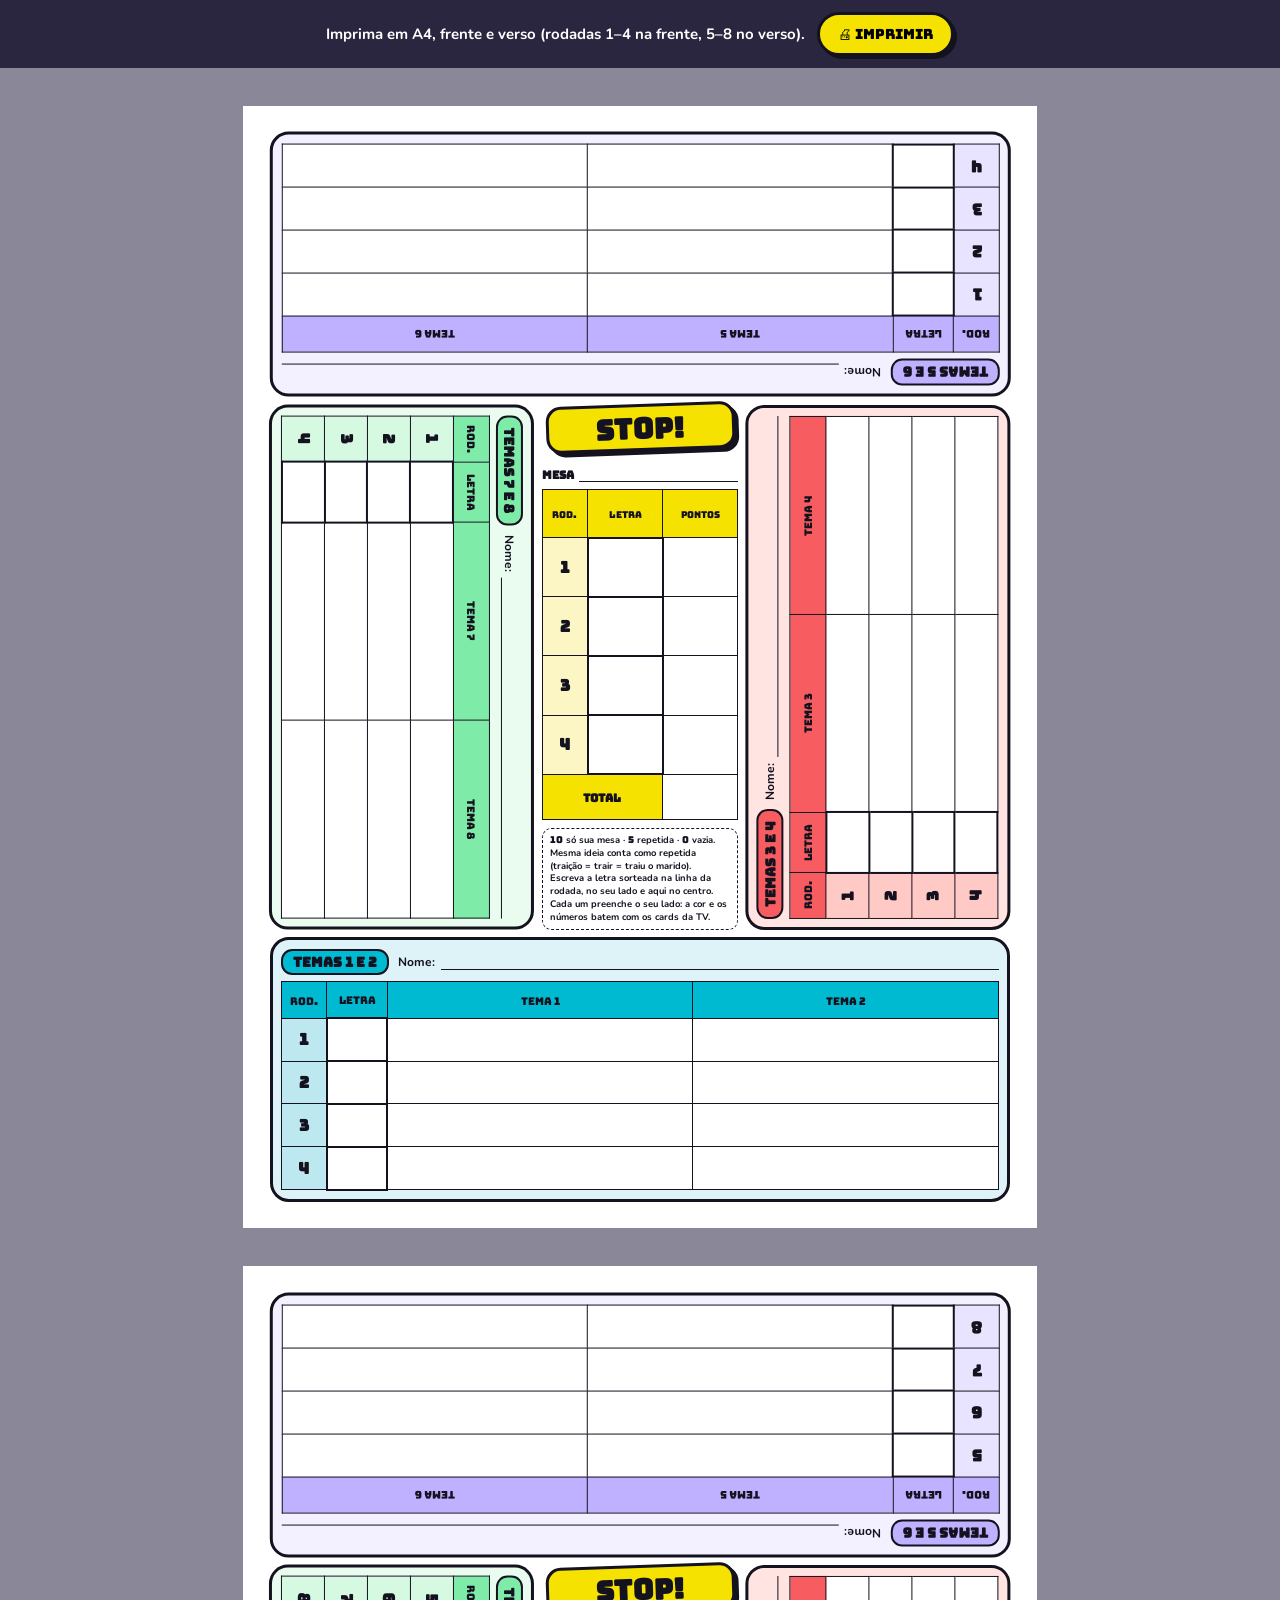
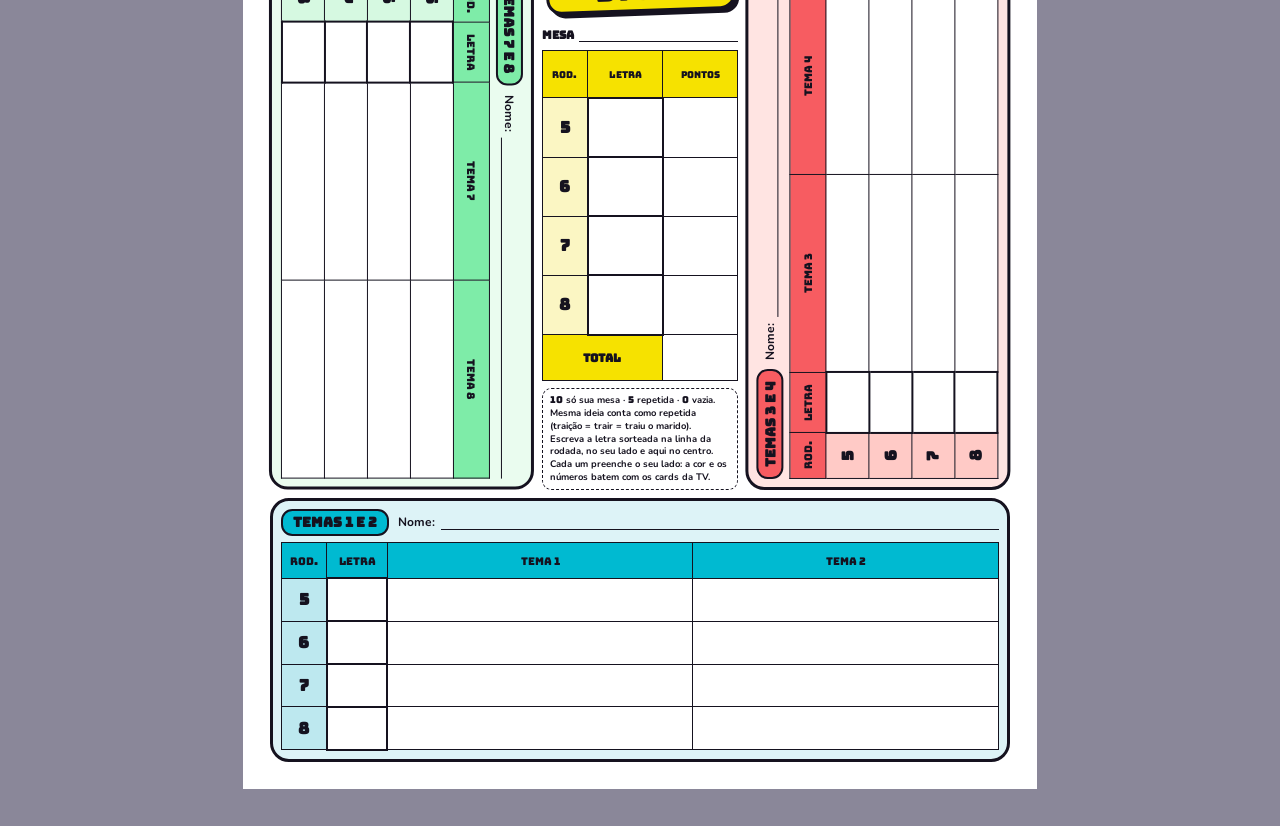
==== folha-stop.html @ a85b94f5 "Folha do Stop: 4 rodadas por lado com coluna de letra Co-Authored-By: Claude Opus 5.5 <noreply@anthr" ====
<!doctype html>
<html lang="pt-BR">
<head>
<meta charset="utf-8">
<meta name="viewport" content="width=device-width,initial-scale=1">
<title>Folha do Stop</title>
<link rel="preconnect" href="https://fonts.googleapis.com">
<link rel="preconnect" href="https://fonts.gstatic.com" crossorigin>
<link rel="stylesheet" href="https://fonts.googleapis.com/css2?family=Bungee&family=Nunito:wght@600;700;800;900&display=swap">
<style>
/* A4 retrato, um lado por pessoa da mesa (4 cadeiras). Cores iguais às dos cards na TV. */
@page { size: A4; margin: 0; }
:root {
  --tinta: #15121f;
  --c1: oklch(72% .13 210);   /* turquesa  — temas 1 e 2 */
  --c2: oklch(68% .19 22);    /* coral     — temas 3 e 4 */
  --c3: oklch(80% .11 292);   /* lilás     — temas 5 e 6 */
  --c4: oklch(86% .14 155);   /* verde     — temas 7 e 8 */
  --canary: oklch(90% .19 103);
  --fd: "Bungee", system-ui, sans-serif;
  --ft: "Nunito", system-ui, sans-serif;
}
* { box-sizing: border-box; -webkit-print-color-adjust: exact; print-color-adjust: exact; }
html, body { margin: 0; }
body { background: #8a8799; font-family: var(--ft); font-weight: 700; color: var(--tinta); }
.toolbar { position: sticky; top: 0; z-index: 5; display: flex; gap: 12px; justify-content: center; align-items: center; padding: 12px; background: #2a2640; color: #fff; font-size: 15px; }
.toolbar button { font-family: var(--fd); font-size: 14px; padding: 10px 18px; border: 3px solid var(--tinta); border-radius: 999px; background: var(--canary); box-shadow: 3px 3px 0 var(--tinta); cursor: pointer; }
.page { width: 210mm; height: 297mm; margin: 10mm auto; background: #fff; position: relative; overflow: hidden; break-after: page; }
.page:last-child { break-after: auto; }
@media print { body { background: #fff; } .toolbar { display: none; } .page { margin: 0; } }

/* faixas de cada lado (desenhadas "em pé" e giradas para a pessoa daquele lado) */
.strip {
  position: absolute; display: flex; flex-direction: column; padding: 2.2mm;
  border: .8mm solid var(--tinta); border-radius: 5mm; background: color-mix(in oklab, var(--c) 18%, #fff);
}
.strip .head { display: flex; align-items: center; gap: 2.5mm; margin-bottom: 1.6mm; }
.strip .badge {
  font-family: var(--fd); font-size: 3.6mm; line-height: 1; padding: 1.4mm 2.6mm 1mm; border: .6mm solid var(--tinta);
  border-radius: 3mm; background: var(--c); white-space: nowrap;
}
.strip .nome { flex: 1; display: flex; align-items: flex-end; gap: 1.5mm; font-size: 3.2mm; }
.strip .nome i { flex: 1; border-bottom: .35mm solid var(--tinta); height: 4mm; }
table { width: 100%; height: 100%; border-collapse: collapse; table-layout: fixed; }
th { font-family: var(--fd); font-weight: 400; font-size: 2.8mm; background: var(--c); border: .45mm solid var(--tinta); padding: .8mm 0 .5mm; }
td { border: .45mm solid var(--tinta); background: #fff; }
td.l { background: #fff; border-width: .7mm; }
td.r { font-family: var(--fd); font-size: 4.2mm; text-align: center; background: color-mix(in oklab, var(--c) 35%, #fff); }
.strip table { flex: 1; }

/* centro */
.center { position: absolute; display: flex; flex-direction: column; gap: 2mm; align-items: stretch; text-align: center; }
.logo { font-family: var(--fd); font-size: 7.5mm; line-height: 1; padding: 2mm 0 1.4mm; background: var(--canary); border: .8mm solid var(--tinta); border-radius: 4mm; box-shadow: 1mm 1mm 0 var(--tinta); transform: rotate(-2deg); margin: 0 1mm 1mm; }
.center .mesa { font-family: var(--fd); font-size: 3mm; text-align: left; display: flex; align-items: flex-end; gap: 1.5mm; }
.center .mesa i { flex: 1; border-bottom: .35mm solid var(--tinta); height: 5mm; }
.center .lado { font-size: 2.7mm; line-height: 1.3; }
.center table { flex: 1; --c: var(--canary); }
.center th { font-size: 2.5mm; }
.center td.tot { font-family: var(--fd); font-size: 3mm; background: var(--canary); text-align: center; }
.regras { font-size: 2.5mm; line-height: 1.35; text-align: left; border: .45mm dashed var(--tinta); border-radius: 2.5mm; padding: 1.4mm 2mm; }
.regras b { font-family: var(--fd); font-weight: 400; }
</style>
</head>
<body>
<div class="toolbar">Imprima em A4, frente e verso (rodadas 1–4 na frente, 5–8 no verso). <button onclick="print()">🖨 Imprimir</button></div>
<div id="pages"></div>
<script>
// medidas em mm
const PW = 210, PH = 297, M = 7, H = 70, GAP = 2;   // H = profundidade de cada faixa
const SIDES = [ // lado: posição + rotação (o "pé" do texto aponta para quem está sentado ali)
  {pos:"bottom", rot:0,   n:1},
  {pos:"right",  rot:-90, n:2},
  {pos:"top",    rot:180, n:3},
  {pos:"left",   rot:90,  n:4},
];
function box(pos){
  const W = PW - 2*M, Hm = PH - 2*M;
  const midL = Hm - 2*H - 2*GAP;                     // comprimento das faixas laterais
  if(pos==="bottom") return {l:M, t:PH-M-H, w:W, h:H};
  if(pos==="top")    return {l:M, t:M, w:W, h:H};
  const cx = pos==="left" ? M + H/2 : PW - M - H/2, cy = PH/2;
  return {l:cx - midL/2, t:cy - H/2, w:midL, h:H};
}
function strip(side, from){
  const b = box(side.pos), a = side.n*2-1;
  let rows = "";
  for(let r=from; r<from+4; r++) rows += `<tr><td class="r">${r}</td><td class="l"></td><td></td><td></td></tr>`;
  return `<div class="strip" style="--c:var(--c${side.n});left:${b.l}mm;top:${b.t}mm;width:${b.w}mm;height:${b.h}mm;transform:rotate(${side.rot}deg)">
    <div class="head"><span class="badge">Temas ${a} e ${a+1}</span><span class="nome">Nome:<i></i></span></div>
    <table><colgroup><col style="width:12mm"><col style="width:16mm"><col><col></colgroup>
      <tr><th>Rod.</th><th>Letra</th><th>Tema ${a}</th><th>Tema ${a+1}</th></tr>${rows}</table>
  </div>`;
}
function center(from){
  const l = M + H + GAP, w = PW - 2*l, t = M + H + GAP, h = PH - 2*t;
  let rows = "";
  for(let r=from; r<from+4; r++) rows += `<tr><td class="r">${r}</td><td class="l"></td><td></td></tr>`;
  return `<div class="center" style="left:${l}mm;top:${t}mm;width:${w}mm;height:${h}mm">
    <div class="logo">STOP!</div>
    <div class="mesa">Mesa<i></i></div>
    <table><colgroup><col style="width:12mm"><col><col></colgroup>
      <tr><th>Rod.</th><th>Letra</th><th>Pontos</th></tr>${rows}
      <tr><td class="tot" colspan="2">Total</td><td></td></tr></table>
    <div class="regras"><b>10</b> só sua mesa · <b>5</b> repetida · <b>0</b> vazia.<br>Mesma ideia conta como repetida (traição = trair = traiu o marido).<br>Escreva a letra sorteada na linha da rodada, no seu lado e aqui no centro.<br>Cada um preenche o seu lado: a cor e os números batem com os cards da TV.</div>
  </div>`;
}
document.getElementById("pages").innerHTML = [1, 5].map(from =>
  `<section class="page">${SIDES.map(s => strip(s, from)).join("")}${center(from)}</section>`).join("");
</script>
</body>
</html>
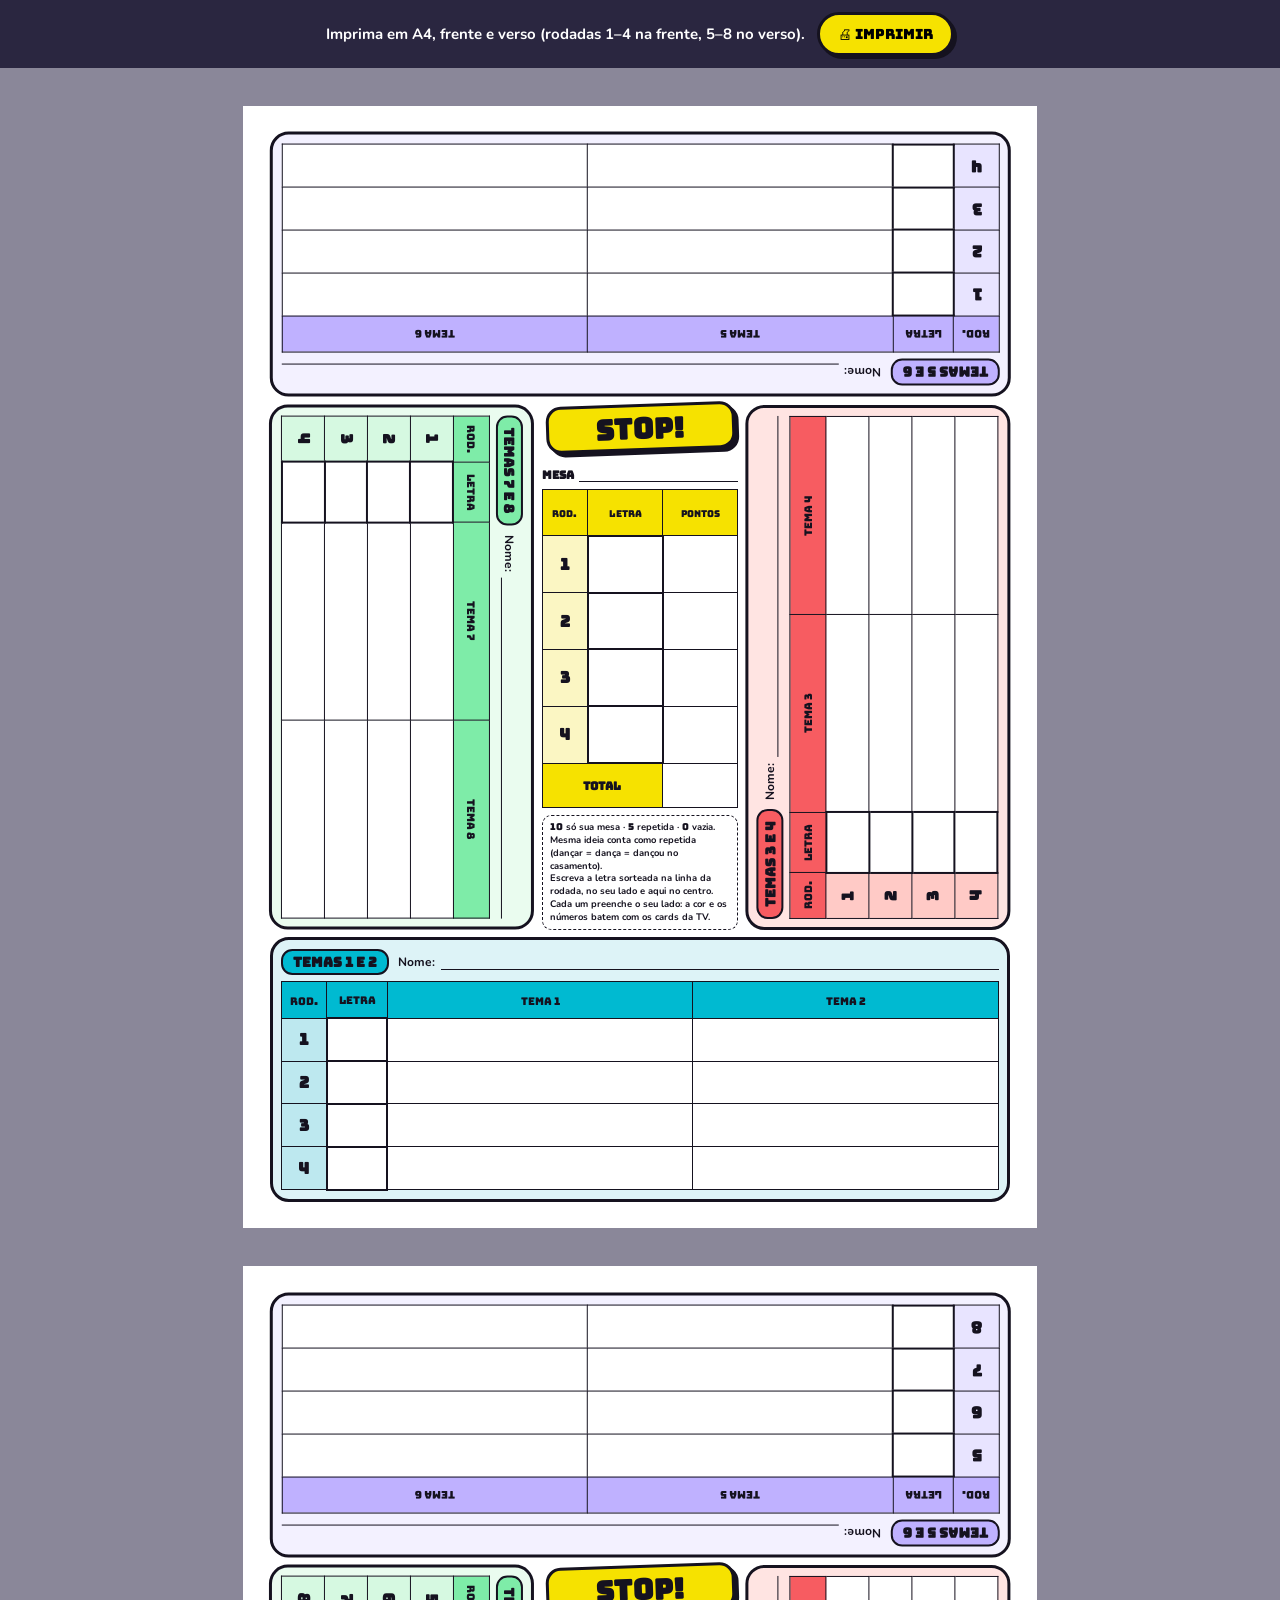
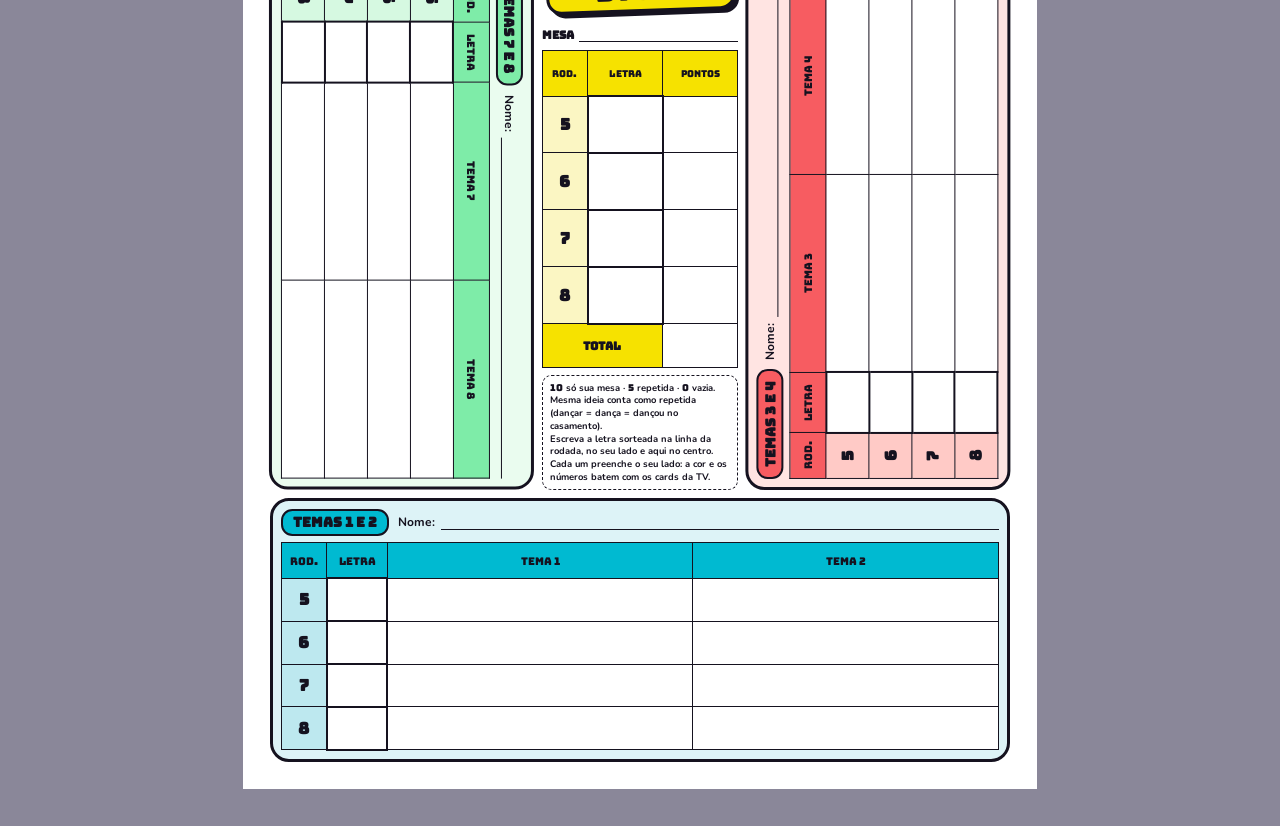
==== commit 09165005: "Folha do Stop: troca exemplo de resposta repetida Co-Authored-By: Claude Opus 5.5 <noreply@anthropic" ====
--- a/folha-stop.html
+++ b/folha-stop.html
@@ -101,7 +101,7 @@
     <table><colgroup><col style="width:12mm"><col><col></colgroup>
       <tr><th>Rod.</th><th>Letra</th><th>Pontos</th></tr>${rows}
       <tr><td class="tot" colspan="2">Total</td><td></td></tr></table>
-    <div class="regras"><b>10</b> só sua mesa · <b>5</b> repetida · <b>0</b> vazia.<br>Mesma ideia conta como repetida (traição = trair = traiu o marido).<br>Escreva a letra sorteada na linha da rodada, no seu lado e aqui no centro.<br>Cada um preenche o seu lado: a cor e os números batem com os cards da TV.</div>
+    <div class="regras"><b>10</b> só sua mesa · <b>5</b> repetida · <b>0</b> vazia.<br>Mesma ideia conta como repetida (dançar = dança = dançou no casamento).<br>Escreva a letra sorteada na linha da rodada, no seu lado e aqui no centro.<br>Cada um preenche o seu lado: a cor e os números batem com os cards da TV.</div>
   </div>`;
 }
 document.getElementById("pages").innerHTML = [1, 5].map(from =>
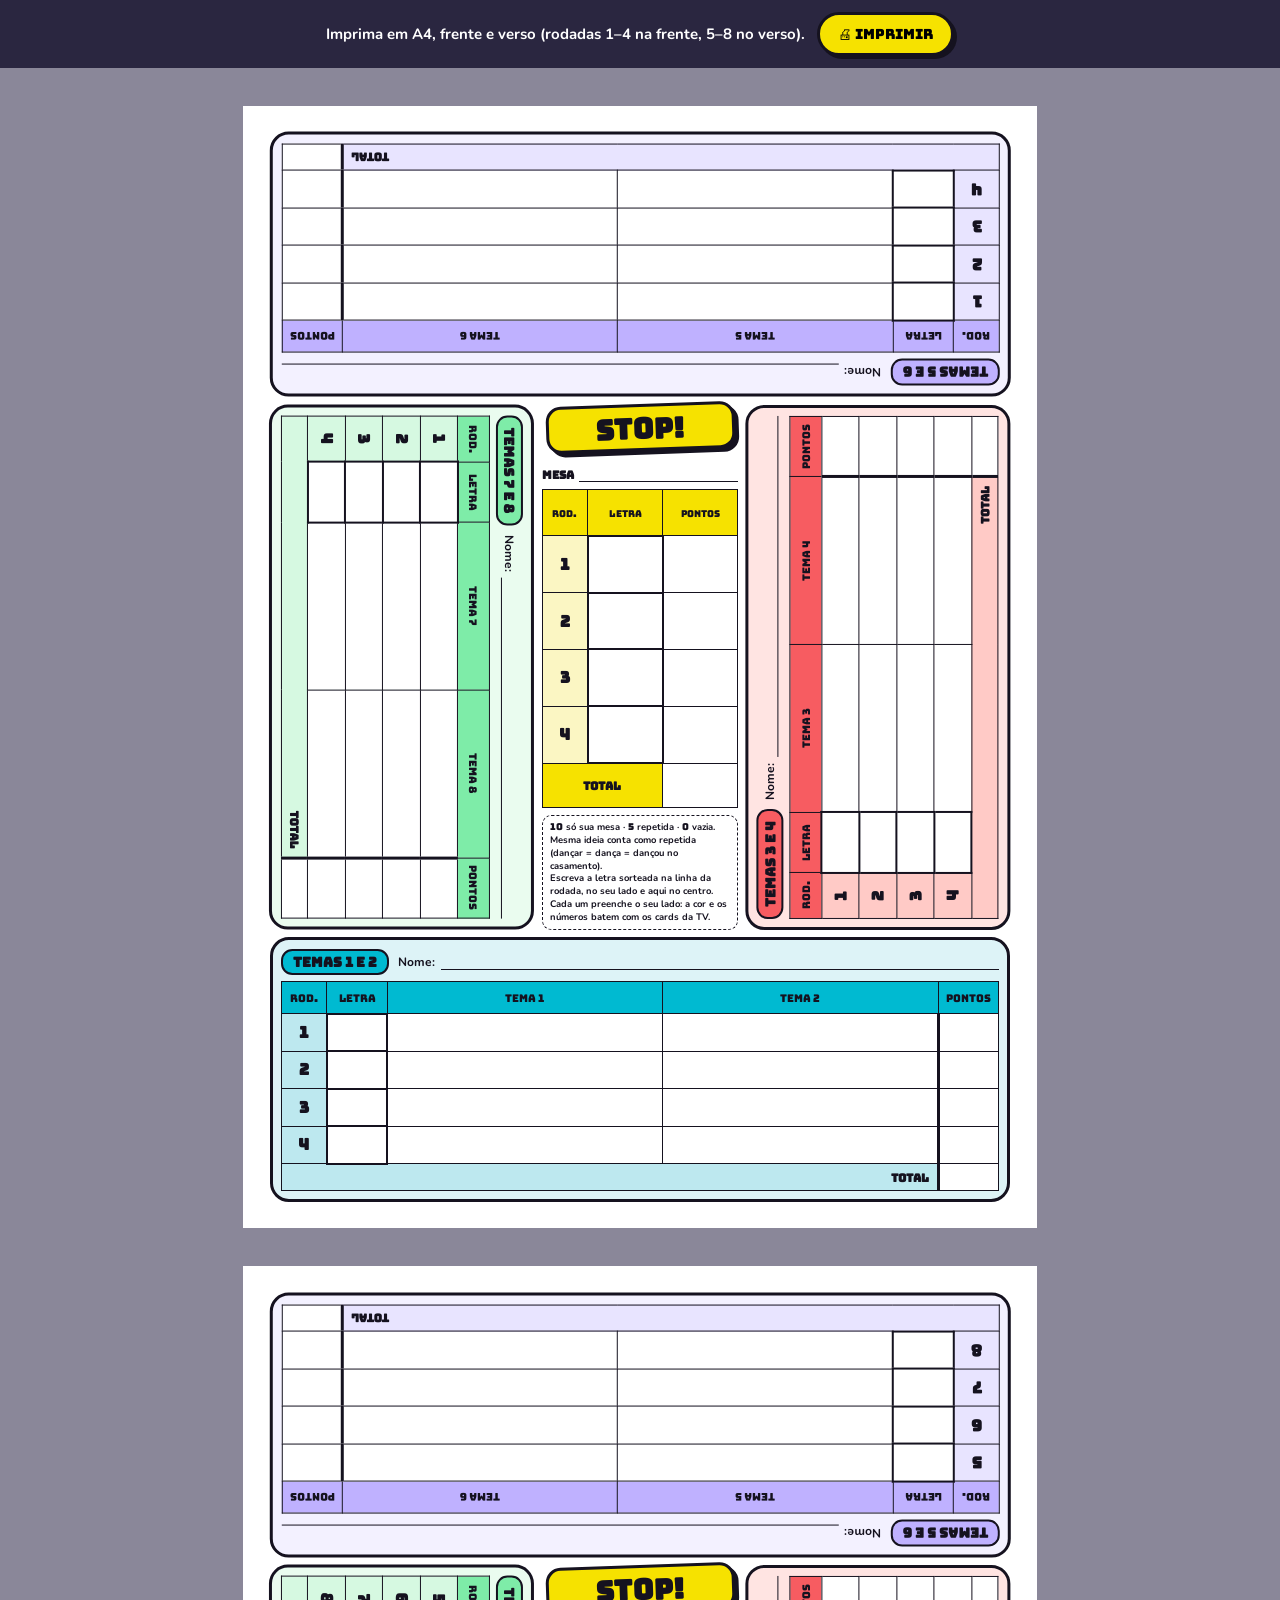
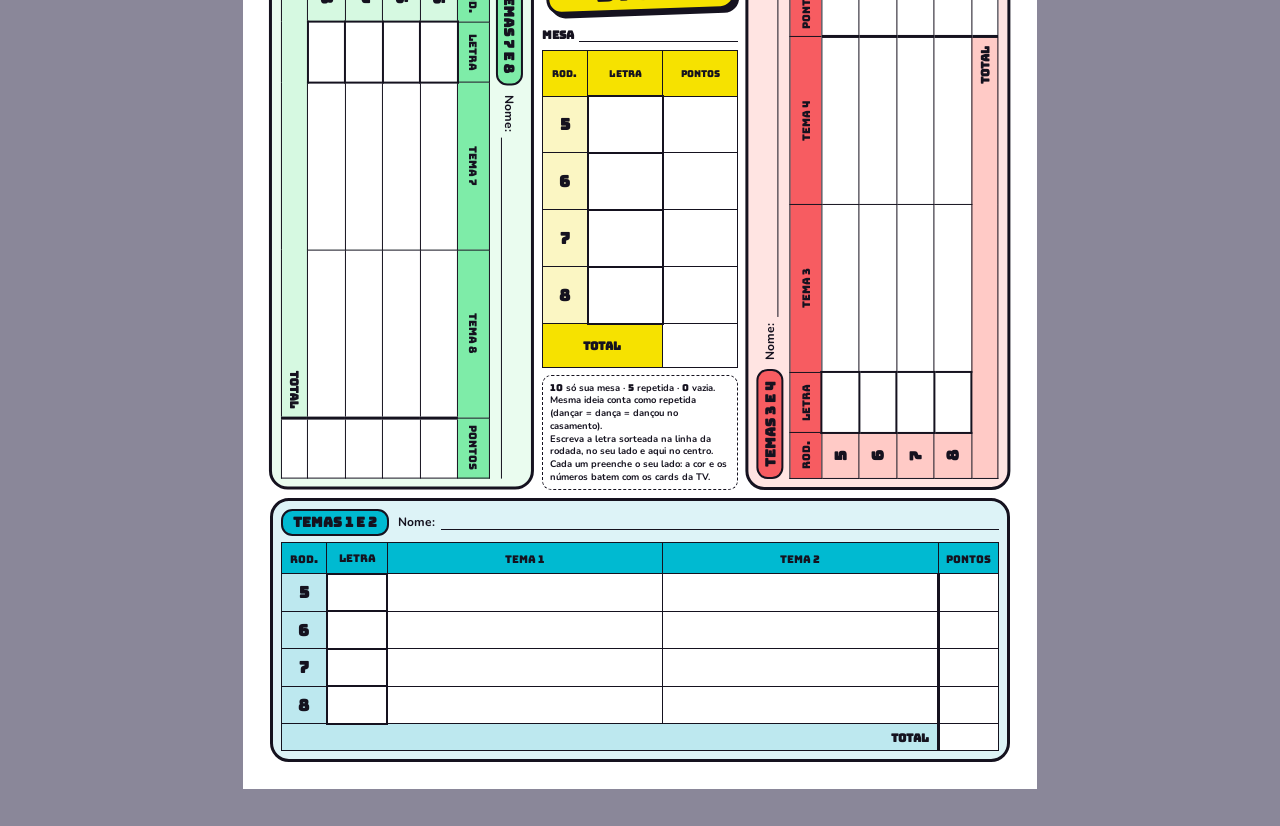
==== commit 4444cea2: "Folha do Stop: coluna de pontos e total em cada lado Co-Authored-By: Claude Opus 5.5 <noreply@anthro" ====
--- a/folha-stop.html
+++ b/folha-stop.html
@@ -45,6 +45,9 @@
 th { font-family: var(--fd); font-weight: 400; font-size: 2.8mm; background: var(--c); border: .45mm solid var(--tinta); padding: .8mm 0 .5mm; }
 td { border: .45mm solid var(--tinta); background: #fff; }
 td.l { background: #fff; border-width: .7mm; }
+td.p { border-left-width: .9mm; }
+.strip tr.tl td { height: 7mm; }
+.strip td.tot { font-family: var(--fd); font-size: 3mm; text-align: right; padding-right: 2mm; background: color-mix(in oklab, var(--c) 35%, #fff); }
 td.r { font-family: var(--fd); font-size: 4.2mm; text-align: center; background: color-mix(in oklab, var(--c) 35%, #fff); }
 .strip table { flex: 1; }
 
@@ -84,11 +87,12 @@
 function strip(side, from){
   const b = box(side.pos), a = side.n*2-1;
   let rows = "";
-  for(let r=from; r<from+4; r++) rows += `<tr><td class="r">${r}</td><td class="l"></td><td></td><td></td></tr>`;
+  for(let r=from; r<from+4; r++) rows += `<tr><td class="r">${r}</td><td class="l"></td><td></td><td></td><td class="p"></td></tr>`;
   return `<div class="strip" style="--c:var(--c${side.n});left:${b.l}mm;top:${b.t}mm;width:${b.w}mm;height:${b.h}mm;transform:rotate(${side.rot}deg)">
     <div class="head"><span class="badge">Temas ${a} e ${a+1}</span><span class="nome">Nome:<i></i></span></div>
-    <table><colgroup><col style="width:12mm"><col style="width:16mm"><col><col></colgroup>
-      <tr><th>Rod.</th><th>Letra</th><th>Tema ${a}</th><th>Tema ${a+1}</th></tr>${rows}</table>
+    <table><colgroup><col style="width:12mm"><col style="width:16mm"><col><col><col style="width:16mm"></colgroup>
+      <tr><th>Rod.</th><th>Letra</th><th>Tema ${a}</th><th>Tema ${a+1}</th><th>Pontos</th></tr>${rows}
+      <tr class="tl"><td colspan="4" class="tot">Total</td><td class="p"></td></tr></table>
   </div>`;
 }
 function center(from){
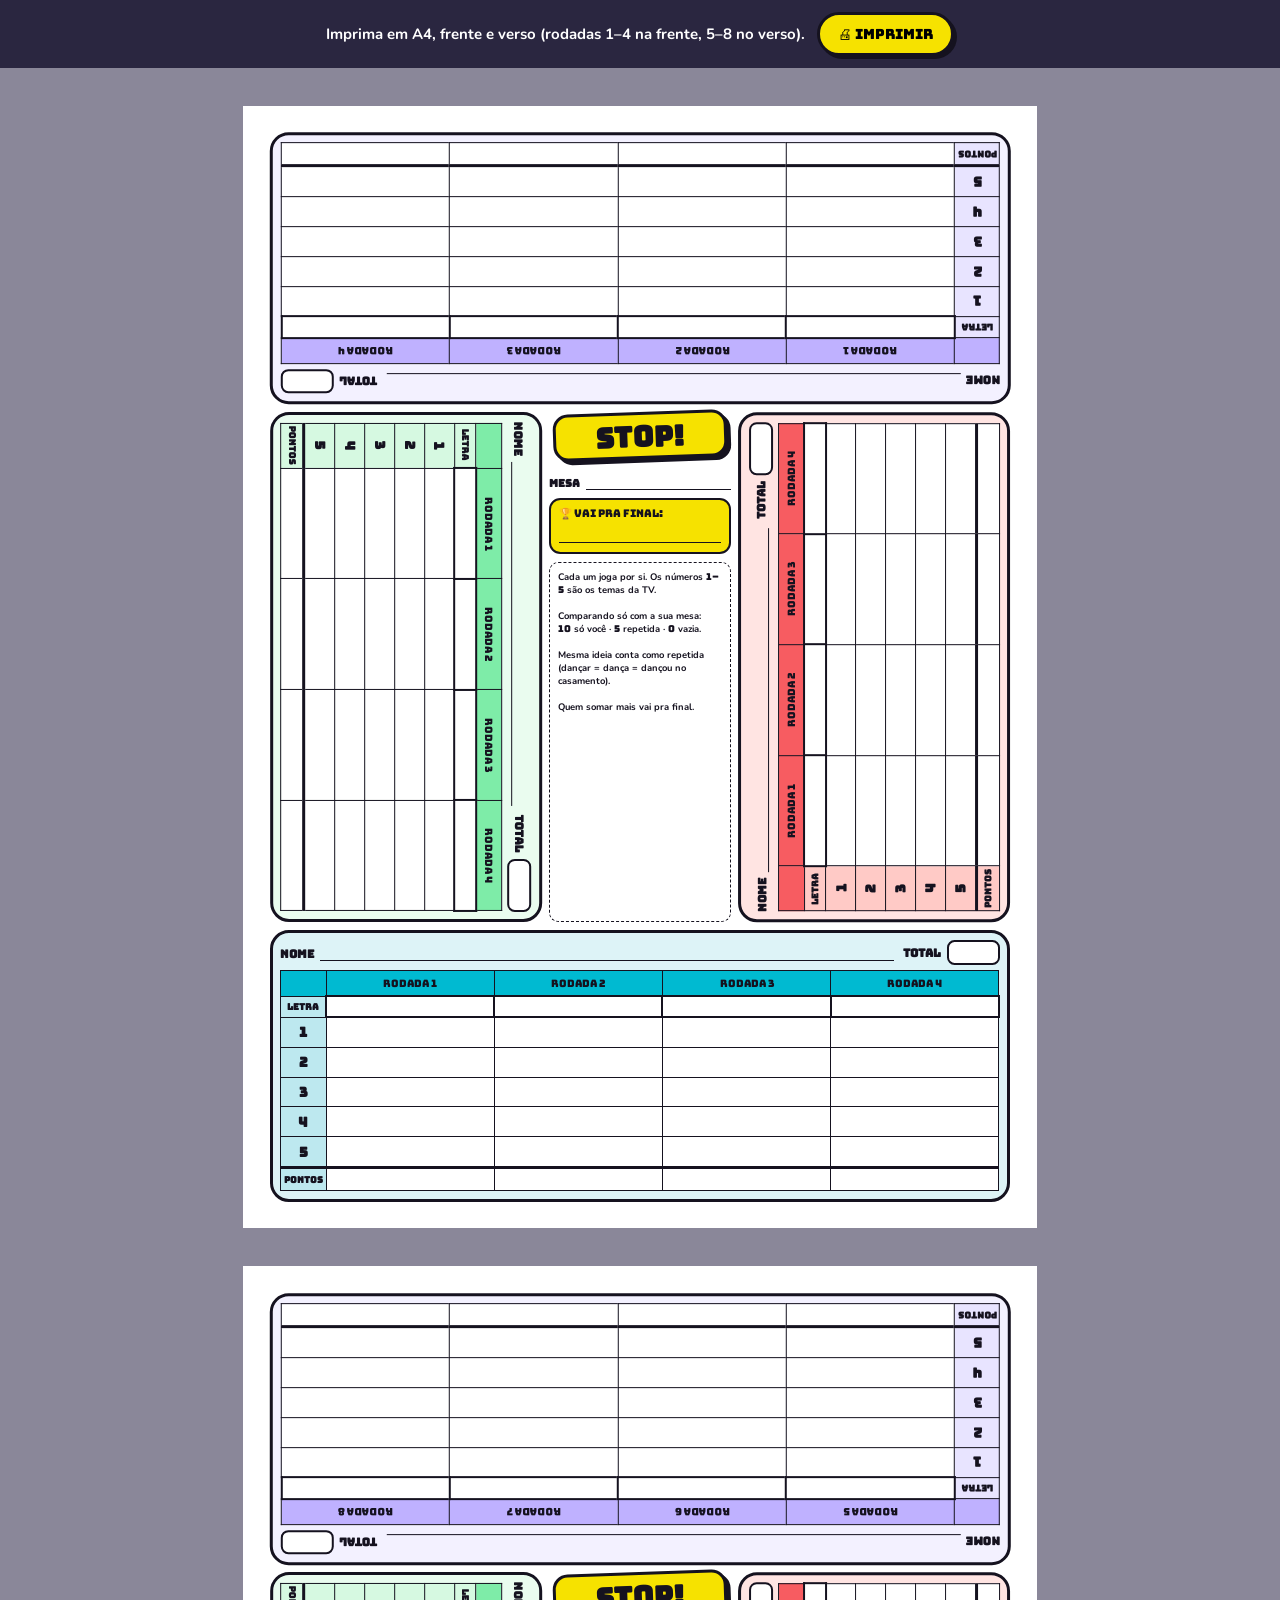
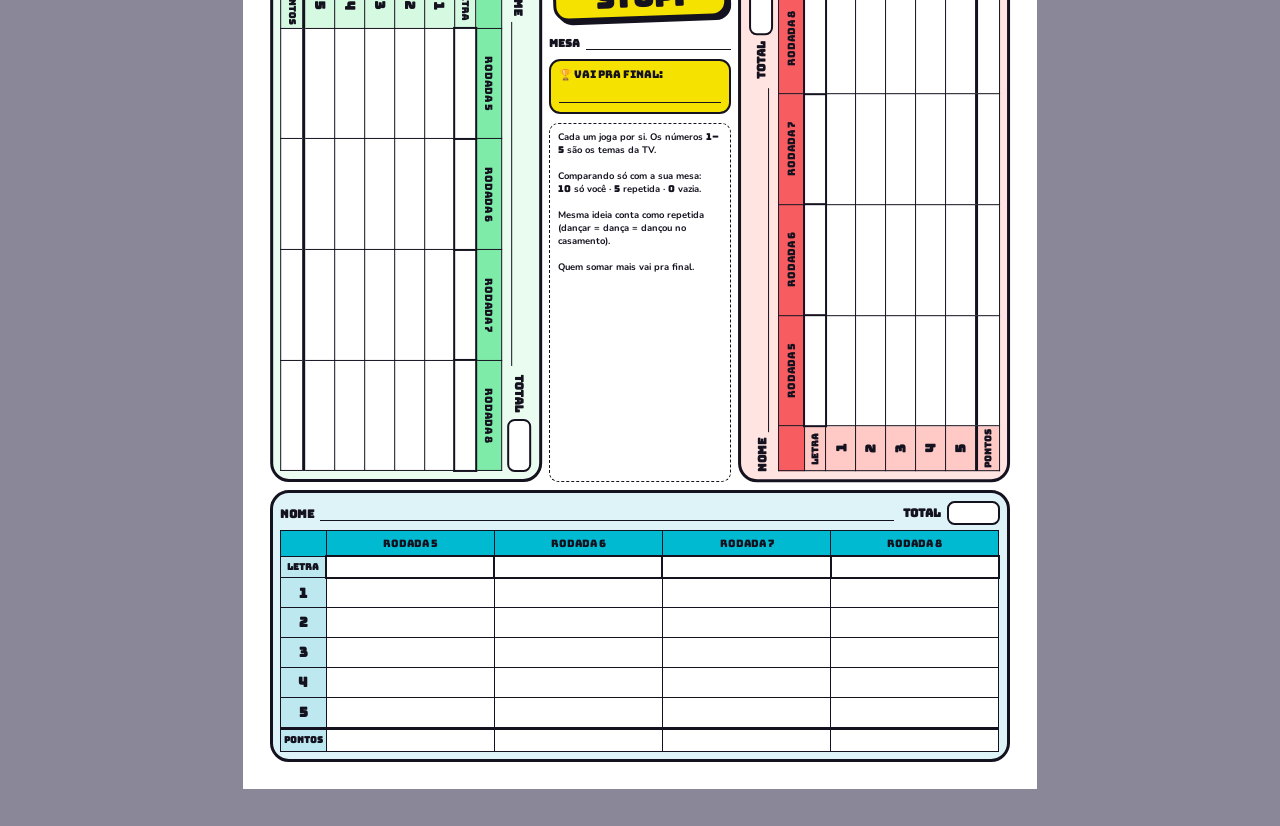
==== commit 1f3e4fc2: "Stop cada um por si: 5 temas, folha individual por lado e final na TV Co-Authored-By: Claude Opus 5." ====
--- a/folha-stop.html
+++ b/folha-stop.html
@@ -8,14 +8,14 @@
 <link rel="preconnect" href="https://fonts.gstatic.com" crossorigin>
 <link rel="stylesheet" href="https://fonts.googleapis.com/css2?family=Bungee&family=Nunito:wght@600;700;800;900&display=swap">
 <style>
-/* A4 retrato, um lado por pessoa da mesa (4 cadeiras). Cores iguais às dos cards na TV. */
+/* A4 retrato, um lado por pessoa da mesa (4 cadeiras). Cada um joga por si, 5 temas por rodada. */
 @page { size: A4; margin: 0; }
 :root {
   --tinta: #15121f;
-  --c1: oklch(72% .13 210);   /* turquesa  — temas 1 e 2 */
-  --c2: oklch(68% .19 22);    /* coral     — temas 3 e 4 */
-  --c3: oklch(80% .11 292);   /* lilás     — temas 5 e 6 */
-  --c4: oklch(86% .14 155);   /* verde     — temas 7 e 8 */
+  --c1: oklch(72% .13 210);   /* turquesa */
+  --c2: oklch(68% .19 22);    /* coral    */
+  --c3: oklch(80% .11 292);   /* lilás    */
+  --c4: oklch(86% .14 155);   /* verde    */
   --canary: oklch(90% .19 103);
   --fd: "Bungee", system-ui, sans-serif;
   --ft: "Nunito", system-ui, sans-serif;
@@ -29,38 +29,35 @@
 .page:last-child { break-after: auto; }
 @media print { body { background: #fff; } .toolbar { display: none; } .page { margin: 0; } }
 
-/* faixas de cada lado (desenhadas "em pé" e giradas para a pessoa daquele lado) */
+/* faixa de cada pessoa (desenhada "em pé" e girada para quem senta daquele lado) */
 .strip {
-  position: absolute; display: flex; flex-direction: column; padding: 2.2mm;
+  position: absolute; display: flex; flex-direction: column; padding: 2mm;
   border: .8mm solid var(--tinta); border-radius: 5mm; background: color-mix(in oklab, var(--c) 18%, #fff);
 }
-.strip .head { display: flex; align-items: center; gap: 2.5mm; margin-bottom: 1.6mm; }
-.strip .badge {
-  font-family: var(--fd); font-size: 3.6mm; line-height: 1; padding: 1.4mm 2.6mm 1mm; border: .6mm solid var(--tinta);
-  border-radius: 3mm; background: var(--c); white-space: nowrap;
-}
-.strip .nome { flex: 1; display: flex; align-items: flex-end; gap: 1.5mm; font-size: 3.2mm; }
-.strip .nome i { flex: 1; border-bottom: .35mm solid var(--tinta); height: 4mm; }
-table { width: 100%; height: 100%; border-collapse: collapse; table-layout: fixed; }
-th { font-family: var(--fd); font-weight: 400; font-size: 2.8mm; background: var(--c); border: .45mm solid var(--tinta); padding: .8mm 0 .5mm; }
-td { border: .45mm solid var(--tinta); background: #fff; }
-td.l { background: #fff; border-width: .7mm; }
-td.p { border-left-width: .9mm; }
-.strip tr.tl td { height: 7mm; }
-.strip td.tot { font-family: var(--fd); font-size: 3mm; text-align: right; padding-right: 2mm; background: color-mix(in oklab, var(--c) 35%, #fff); }
-td.r { font-family: var(--fd); font-size: 4.2mm; text-align: center; background: color-mix(in oklab, var(--c) 35%, #fff); }
-.strip table { flex: 1; }
+.strip .head { display: flex; align-items: center; gap: 2.5mm; margin-bottom: 1.4mm; }
+.strip .nome { flex: 1; white-space: nowrap; display: flex; align-items: flex-end; gap: 1.5mm; font-family: var(--fd); font-size: 3mm; }
+.strip .nome i { flex: 1; border-bottom: .35mm solid var(--tinta); height: 4.5mm; }
+.strip .total { white-space: nowrap; display: flex; align-items: center; gap: 1.5mm; font-family: var(--fd); font-size: 3mm; }
+.strip .total i { width: 14mm; height: 6.5mm; border: .6mm solid var(--tinta); border-radius: 2mm; background: #fff; }
+table { width: 100%; border-collapse: collapse; table-layout: fixed; }
+.strip table { flex: 1; height: 100%; }
+th, td { border: .45mm solid var(--tinta); }
+th { font-family: var(--fd); font-weight: 400; font-size: 2.7mm; background: var(--c); padding: .6mm 0 .3mm; }
+td { background: #fff; }
+td.k { font-family: var(--fd); font-size: 2.4mm; text-align: center; background: color-mix(in oklab, var(--c) 35%, #fff); }
+td.k.n { font-size: 3.6mm; }
+tr.letra td:not(.k) { border-width: .7mm; }
+tr.pts td { border-top-width: .9mm; }
 
 /* centro */
-.center { position: absolute; display: flex; flex-direction: column; gap: 2mm; align-items: stretch; text-align: center; }
+.center { position: absolute; display: flex; flex-direction: column; gap: 2.2mm; text-align: center; }
 .logo { font-family: var(--fd); font-size: 7.5mm; line-height: 1; padding: 2mm 0 1.4mm; background: var(--canary); border: .8mm solid var(--tinta); border-radius: 4mm; box-shadow: 1mm 1mm 0 var(--tinta); transform: rotate(-2deg); margin: 0 1mm 1mm; }
-.center .mesa { font-family: var(--fd); font-size: 3mm; text-align: left; display: flex; align-items: flex-end; gap: 1.5mm; }
-.center .mesa i { flex: 1; border-bottom: .35mm solid var(--tinta); height: 5mm; }
-.center .lado { font-size: 2.7mm; line-height: 1.3; }
-.center table { flex: 1; --c: var(--canary); }
-.center th { font-size: 2.5mm; }
-.center td.tot { font-family: var(--fd); font-size: 3mm; background: var(--canary); text-align: center; }
-.regras { font-size: 2.5mm; line-height: 1.35; text-align: left; border: .45mm dashed var(--tinta); border-radius: 2.5mm; padding: 1.4mm 2mm; }
+.linha { font-family: var(--fd); font-size: 2.8mm; text-align: left; display: flex; align-items: flex-end; gap: 1.5mm; }
+.linha i { flex: 1; border-bottom: .35mm solid var(--tinta); height: 5mm; }
+.vencedor { border: .7mm solid var(--tinta); border-radius: 3mm; background: var(--canary); padding: 1.6mm 2mm 2.4mm; text-align: left; }
+.vencedor b { font-family: var(--fd); font-weight: 400; font-size: 2.8mm; display: block; }
+.vencedor i { display: block; border-bottom: .35mm solid var(--tinta); height: 6mm; }
+.regras { flex: 1; font-size: 2.5mm; line-height: 1.38; text-align: left; border: .45mm dashed var(--tinta); border-radius: 2.5mm; padding: 1.6mm 2mm; }
 .regras b { font-family: var(--fd); font-weight: 400; }
 </style>
 </head>
@@ -69,7 +66,8 @@
 <div id="pages"></div>
 <script>
 // medidas em mm
-const PW = 210, PH = 297, M = 7, H = 70, GAP = 2;   // H = profundidade de cada faixa
+const PW = 210, PH = 297, M = 7, H = 72, GAP = 2;   // H = profundidade de cada faixa
+const TEMAS = 5, RODADAS = 4;
 const SIDES = [ // lado: posição + rotação (o "pé" do texto aponta para quem está sentado ali)
   {pos:"bottom", rot:0,   n:1},
   {pos:"right",  rot:-90, n:2},
@@ -84,32 +82,33 @@
   const cx = pos==="left" ? M + H/2 : PW - M - H/2, cy = PH/2;
   return {l:cx - midL/2, t:cy - H/2, w:midL, h:H};
 }
+// linhas = temas, colunas = rodadas
 function strip(side, from){
-  const b = box(side.pos), a = side.n*2-1;
-  let rows = "";
-  for(let r=from; r<from+4; r++) rows += `<tr><td class="r">${r}</td><td class="l"></td><td></td><td></td><td class="p"></td></tr>`;
+  const b = box(side.pos), rods = Array.from({length:RODADAS}, (_,i) => from+i);
+  const cells = () => rods.map(() => `<td></td>`).join("");
+  let rows = `<tr><th></th>${rods.map(r => `<th>Rodada ${r}</th>`).join("")}</tr>`;
+  rows += `<tr class="letra"><td class="k">Letra</td>${cells()}</tr>`;
+  for(let t=1; t<=TEMAS; t++) rows += `<tr><td class="k n">${t}</td>${cells()}</tr>`;
+  rows += `<tr class="pts"><td class="k">Pontos</td>${cells()}</tr>`;
   return `<div class="strip" style="--c:var(--c${side.n});left:${b.l}mm;top:${b.t}mm;width:${b.w}mm;height:${b.h}mm;transform:rotate(${side.rot}deg)">
-    <div class="head"><span class="badge">Temas ${a} e ${a+1}</span><span class="nome">Nome:<i></i></span></div>
-    <table><colgroup><col style="width:12mm"><col style="width:16mm"><col><col><col style="width:16mm"></colgroup>
-      <tr><th>Rod.</th><th>Letra</th><th>Tema ${a}</th><th>Tema ${a+1}</th><th>Pontos</th></tr>${rows}
-      <tr class="tl"><td colspan="4" class="tot">Total</td><td class="p"></td></tr></table>
+    <div class="head"><span class="nome">Nome<i></i></span><span class="total">Total<i></i></span></div>
+    <table><colgroup><col style="width:12mm">${rods.map(()=>"<col>").join("")}</colgroup>${rows}</table>
   </div>`;
 }
-function center(from){
+function center(){
   const l = M + H + GAP, w = PW - 2*l, t = M + H + GAP, h = PH - 2*t;
-  let rows = "";
-  for(let r=from; r<from+4; r++) rows += `<tr><td class="r">${r}</td><td class="l"></td><td></td></tr>`;
   return `<div class="center" style="left:${l}mm;top:${t}mm;width:${w}mm;height:${h}mm">
     <div class="logo">STOP!</div>
-    <div class="mesa">Mesa<i></i></div>
-    <table><colgroup><col style="width:12mm"><col><col></colgroup>
-      <tr><th>Rod.</th><th>Letra</th><th>Pontos</th></tr>${rows}
-      <tr><td class="tot" colspan="2">Total</td><td></td></tr></table>
-    <div class="regras"><b>10</b> só sua mesa · <b>5</b> repetida · <b>0</b> vazia.<br>Mesma ideia conta como repetida (dançar = dança = dançou no casamento).<br>Escreva a letra sorteada na linha da rodada, no seu lado e aqui no centro.<br>Cada um preenche o seu lado: a cor e os números batem com os cards da TV.</div>
+    <div class="linha">Mesa<i></i></div>
+    <div class="vencedor"><b>🏆 Vai pra final:</b><i></i></div>
+    <div class="regras">Cada um joga por si. Os números <b>1–5</b> são os temas da TV.<br><br>
+      Comparando só com a sua mesa:<br><b>10</b> só você · <b>5</b> repetida · <b>0</b> vazia.<br><br>
+      Mesma ideia conta como repetida (dançar = dança = dançou no casamento).<br><br>
+      Quem somar mais vai pra final.</div>
   </div>`;
 }
-document.getElementById("pages").innerHTML = [1, 5].map(from =>
-  `<section class="page">${SIDES.map(s => strip(s, from)).join("")}${center(from)}</section>`).join("");
+document.getElementById("pages").innerHTML = [1, 1+RODADAS].map(from =>
+  `<section class="page">${SIDES.map(s => strip(s, from)).join("")}${center()}</section>`).join("");
 </script>
 </body>
 </html>
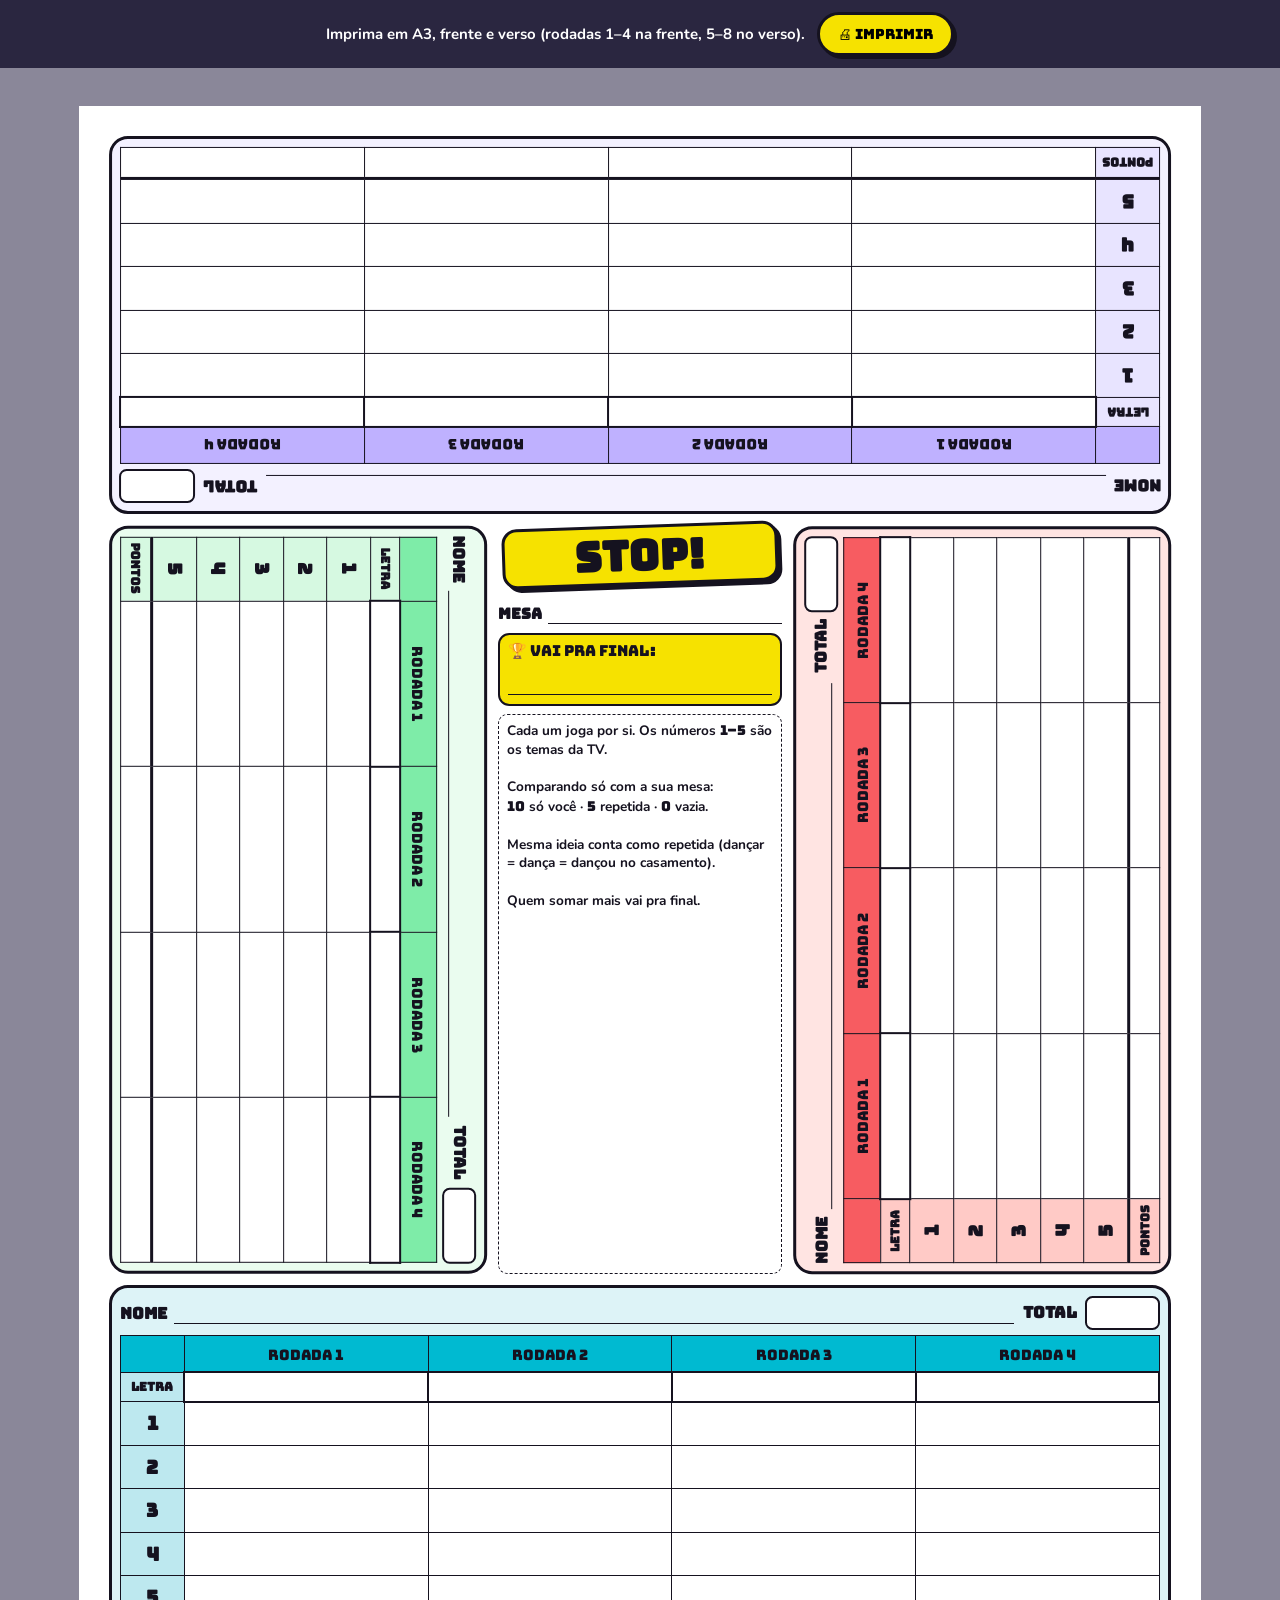
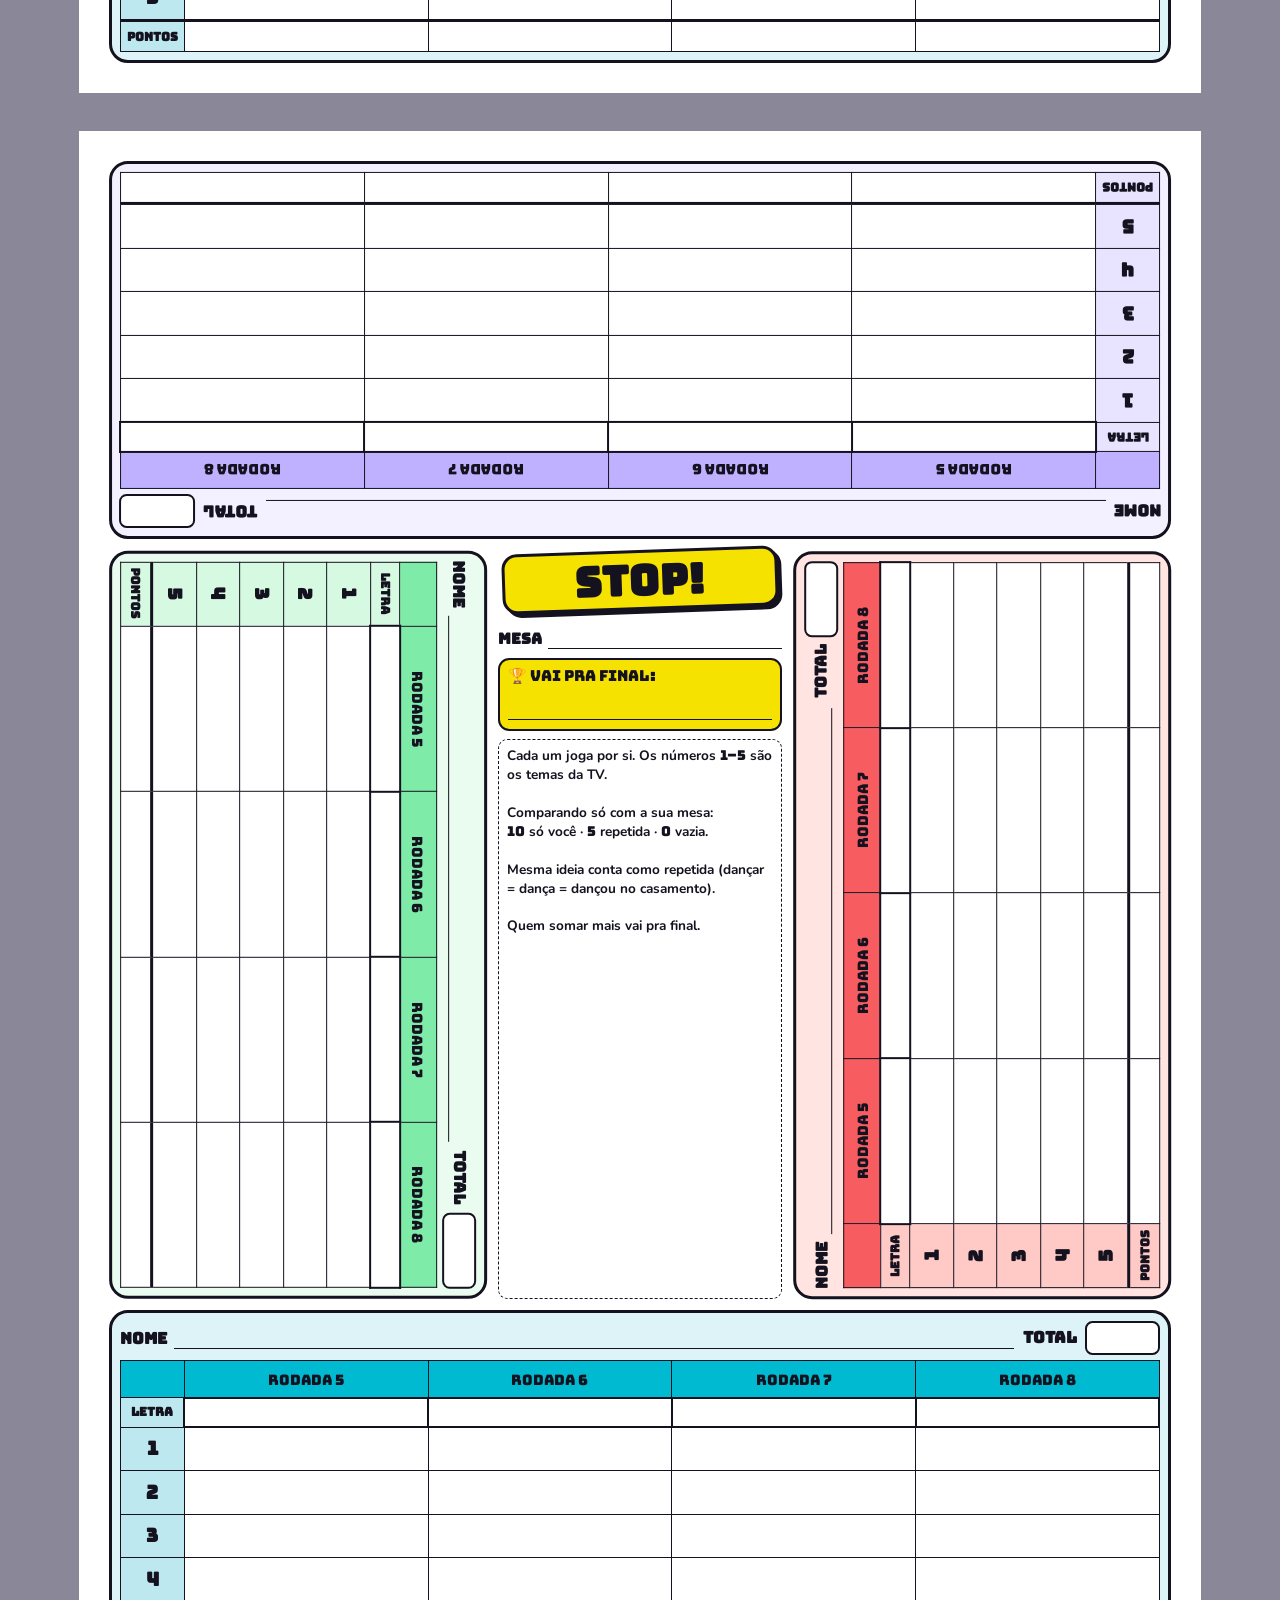
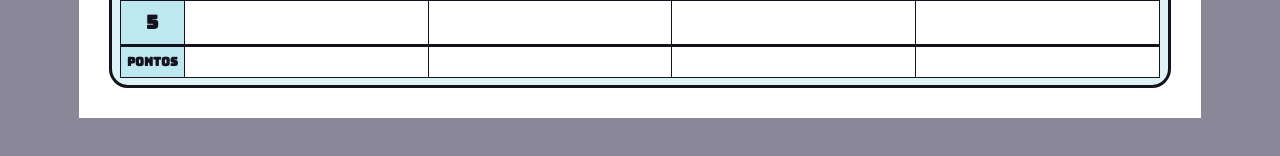
==== commit 305244fd: "Folha do Stop em A3 para caber melhor a escrita Co-Authored-By: Claude Opus 5.5 <noreply@anthropic.c" ====
--- a/folha-stop.html
+++ b/folha-stop.html
@@ -8,8 +8,8 @@
 <link rel="preconnect" href="https://fonts.gstatic.com" crossorigin>
 <link rel="stylesheet" href="https://fonts.googleapis.com/css2?family=Bungee&family=Nunito:wght@600;700;800;900&display=swap">
 <style>
-/* A4 retrato, um lado por pessoa da mesa (4 cadeiras). Cada um joga por si, 5 temas por rodada. */
-@page { size: A4; margin: 0; }
+/* A3 retrato, um lado por pessoa da mesa (4 cadeiras). Cada um joga por si, 5 temas por rodada. */
+@page { size: A3; margin: 0; }
 :root {
   --tinta: #15121f;
   --c1: oklch(72% .13 210);   /* turquesa */
@@ -25,7 +25,7 @@
 body { background: #8a8799; font-family: var(--ft); font-weight: 700; color: var(--tinta); }
 .toolbar { position: sticky; top: 0; z-index: 5; display: flex; gap: 12px; justify-content: center; align-items: center; padding: 12px; background: #2a2640; color: #fff; font-size: 15px; }
 .toolbar button { font-family: var(--fd); font-size: 14px; padding: 10px 18px; border: 3px solid var(--tinta); border-radius: 999px; background: var(--canary); box-shadow: 3px 3px 0 var(--tinta); cursor: pointer; }
-.page { width: 210mm; height: 297mm; margin: 10mm auto; background: #fff; position: relative; overflow: hidden; break-after: page; }
+.page { width: 297mm; height: 420mm; margin: 10mm auto; background: #fff; position: relative; overflow: hidden; break-after: page; }
 .page:last-child { break-after: auto; }
 @media print { body { background: #fff; } .toolbar { display: none; } .page { margin: 0; } }
 
@@ -35,38 +35,38 @@
   border: .8mm solid var(--tinta); border-radius: 5mm; background: color-mix(in oklab, var(--c) 18%, #fff);
 }
 .strip .head { display: flex; align-items: center; gap: 2.5mm; margin-bottom: 1.4mm; }
-.strip .nome { flex: 1; white-space: nowrap; display: flex; align-items: flex-end; gap: 1.5mm; font-family: var(--fd); font-size: 3mm; }
-.strip .nome i { flex: 1; border-bottom: .35mm solid var(--tinta); height: 4.5mm; }
-.strip .total { white-space: nowrap; display: flex; align-items: center; gap: 1.5mm; font-family: var(--fd); font-size: 3mm; }
-.strip .total i { width: 14mm; height: 6.5mm; border: .6mm solid var(--tinta); border-radius: 2mm; background: #fff; }
+.strip .nome { flex: 1; white-space: nowrap; display: flex; align-items: flex-end; gap: 2mm; font-family: var(--fd); font-size: 4.2mm; }
+.strip .nome i { flex: 1; border-bottom: .45mm solid var(--tinta); height: 6mm; }
+.strip .total { white-space: nowrap; display: flex; align-items: center; gap: 2mm; font-family: var(--fd); font-size: 4.2mm; }
+.strip .total i { width: 20mm; height: 9mm; border: .6mm solid var(--tinta); border-radius: 2mm; background: #fff; }
 table { width: 100%; border-collapse: collapse; table-layout: fixed; }
 .strip table { flex: 1; height: 100%; }
 th, td { border: .45mm solid var(--tinta); }
-th { font-family: var(--fd); font-weight: 400; font-size: 2.7mm; background: var(--c); padding: .6mm 0 .3mm; }
+th { font-family: var(--fd); font-weight: 400; font-size: 3.8mm; background: var(--c); padding: .6mm 0 .3mm; }
 td { background: #fff; }
-td.k { font-family: var(--fd); font-size: 2.4mm; text-align: center; background: color-mix(in oklab, var(--c) 35%, #fff); }
-td.k.n { font-size: 3.6mm; }
+td.k { font-family: var(--fd); font-size: 3.2mm; text-align: center; background: color-mix(in oklab, var(--c) 35%, #fff); }
+td.k.n { font-size: 5mm; }
 tr.letra td:not(.k) { border-width: .7mm; }
 tr.pts td { border-top-width: .9mm; }
 
 /* centro */
 .center { position: absolute; display: flex; flex-direction: column; gap: 2.2mm; text-align: center; }
-.logo { font-family: var(--fd); font-size: 7.5mm; line-height: 1; padding: 2mm 0 1.4mm; background: var(--canary); border: .8mm solid var(--tinta); border-radius: 4mm; box-shadow: 1mm 1mm 0 var(--tinta); transform: rotate(-2deg); margin: 0 1mm 1mm; }
-.linha { font-family: var(--fd); font-size: 2.8mm; text-align: left; display: flex; align-items: flex-end; gap: 1.5mm; }
-.linha i { flex: 1; border-bottom: .35mm solid var(--tinta); height: 5mm; }
+.logo { font-family: var(--fd); font-size: 11mm; line-height: 1; padding: 2mm 0 1.4mm; background: var(--canary); border: .8mm solid var(--tinta); border-radius: 4mm; box-shadow: 1mm 1mm 0 var(--tinta); transform: rotate(-2deg); margin: 0 1mm 1mm; }
+.linha { font-family: var(--fd); font-size: 4mm; text-align: left; display: flex; align-items: flex-end; gap: 1.5mm; }
+.linha i { flex: 1; border-bottom: .45mm solid var(--tinta); height: 7mm; }
 .vencedor { border: .7mm solid var(--tinta); border-radius: 3mm; background: var(--canary); padding: 1.6mm 2mm 2.4mm; text-align: left; }
-.vencedor b { font-family: var(--fd); font-weight: 400; font-size: 2.8mm; display: block; }
-.vencedor i { display: block; border-bottom: .35mm solid var(--tinta); height: 6mm; }
-.regras { flex: 1; font-size: 2.5mm; line-height: 1.38; text-align: left; border: .45mm dashed var(--tinta); border-radius: 2.5mm; padding: 1.6mm 2mm; }
+.vencedor b { font-family: var(--fd); font-weight: 400; font-size: 4mm; display: block; }
+.vencedor i { display: block; border-bottom: .45mm solid var(--tinta); height: 9mm; }
+.regras { flex: 1; font-size: 3.6mm; line-height: 1.38; text-align: left; border: .45mm dashed var(--tinta); border-radius: 2.5mm; padding: 1.6mm 2mm; }
 .regras b { font-family: var(--fd); font-weight: 400; }
 </style>
 </head>
 <body>
-<div class="toolbar">Imprima em A4, frente e verso (rodadas 1–4 na frente, 5–8 no verso). <button onclick="print()">🖨 Imprimir</button></div>
+<div class="toolbar">Imprima em A3, frente e verso (rodadas 1–4 na frente, 5–8 no verso). <button onclick="print()">🖨 Imprimir</button></div>
 <div id="pages"></div>
 <script>
 // medidas em mm
-const PW = 210, PH = 297, M = 7, H = 72, GAP = 2;   // H = profundidade de cada faixa
+const PW = 297, PH = 420, M = 8, H = 100, GAP = 3;   // H = profundidade de cada faixa
 const TEMAS = 5, RODADAS = 4;
 const SIDES = [ // lado: posição + rotação (o "pé" do texto aponta para quem está sentado ali)
   {pos:"bottom", rot:0,   n:1},
@@ -92,7 +92,7 @@
   rows += `<tr class="pts"><td class="k">Pontos</td>${cells()}</tr>`;
   return `<div class="strip" style="--c:var(--c${side.n});left:${b.l}mm;top:${b.t}mm;width:${b.w}mm;height:${b.h}mm;transform:rotate(${side.rot}deg)">
     <div class="head"><span class="nome">Nome<i></i></span><span class="total">Total<i></i></span></div>
-    <table><colgroup><col style="width:12mm">${rods.map(()=>"<col>").join("")}</colgroup>${rows}</table>
+    <table><colgroup><col style="width:17mm">${rods.map(()=>"<col>").join("")}</colgroup>${rows}</table>
   </div>`;
 }
 function center(){
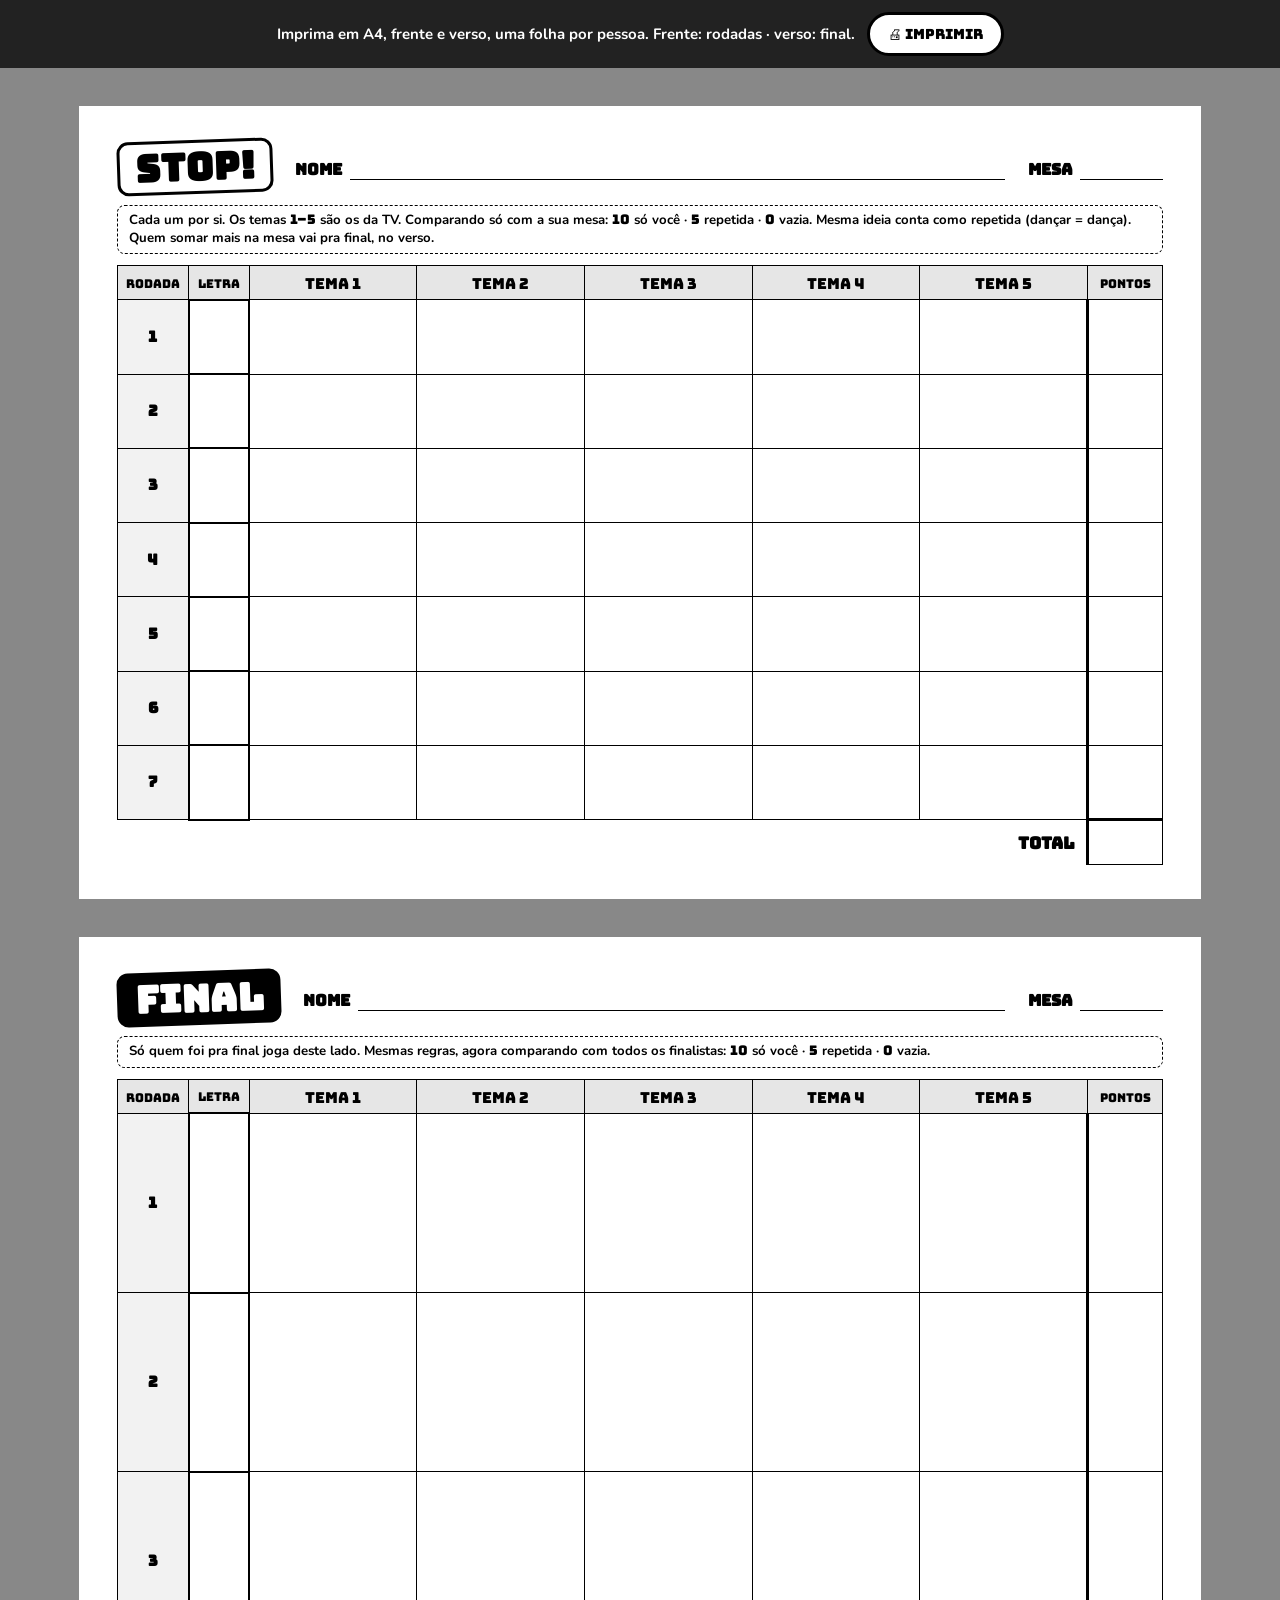
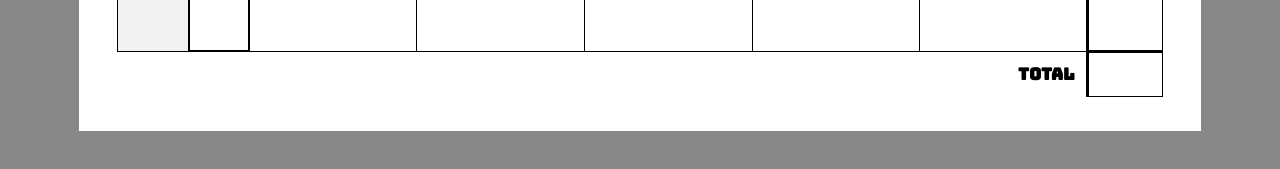
==== commit d64026b8: "Folha do Stop individual em A4 P&B, com a final no verso Co-Authored-By: Claude Opus 5.5 <noreply@an" ====
--- a/folha-stop.html
+++ b/folha-stop.html
@@ -8,107 +8,66 @@
 <link rel="preconnect" href="https://fonts.gstatic.com" crossorigin>
 <link rel="stylesheet" href="https://fonts.googleapis.com/css2?family=Bungee&family=Nunito:wght@600;700;800;900&display=swap">
 <style>
-/* A3 retrato, um lado por pessoa da mesa (4 cadeiras). Cada um joga por si, 5 temas por rodada. */
-@page { size: A3; margin: 0; }
-:root {
-  --tinta: #15121f;
-  --c1: oklch(72% .13 210);   /* turquesa */
-  --c2: oklch(68% .19 22);    /* coral    */
-  --c3: oklch(80% .11 292);   /* lilás    */
-  --c4: oklch(86% .14 155);   /* verde    */
-  --canary: oklch(90% .19 103);
-  --fd: "Bungee", system-ui, sans-serif;
-  --ft: "Nunito", system-ui, sans-serif;
-}
-* { box-sizing: border-box; -webkit-print-color-adjust: exact; print-color-adjust: exact; }
+/* Folha individual, A4 deitado, preto e branco. Frente: rodadas normais. Verso: final. */
+@page { size: A4 landscape; margin: 0; }
+:root { --tinta: #000; --fd: "Bungee", system-ui, sans-serif; --ft: "Nunito", system-ui, sans-serif; }
+* { box-sizing: border-box; }
 html, body { margin: 0; }
-body { background: #8a8799; font-family: var(--ft); font-weight: 700; color: var(--tinta); }
-.toolbar { position: sticky; top: 0; z-index: 5; display: flex; gap: 12px; justify-content: center; align-items: center; padding: 12px; background: #2a2640; color: #fff; font-size: 15px; }
-.toolbar button { font-family: var(--fd); font-size: 14px; padding: 10px 18px; border: 3px solid var(--tinta); border-radius: 999px; background: var(--canary); box-shadow: 3px 3px 0 var(--tinta); cursor: pointer; }
-.page { width: 297mm; height: 420mm; margin: 10mm auto; background: #fff; position: relative; overflow: hidden; break-after: page; }
+body { background: #888; font-family: var(--ft); font-weight: 700; color: var(--tinta); }
+.toolbar { position: sticky; top: 0; z-index: 5; display: flex; gap: 12px; justify-content: center; align-items: center; padding: 12px; background: #222; color: #fff; font-size: 15px; }
+.toolbar button { font-family: var(--fd); font-size: 14px; padding: 10px 18px; border: 3px solid #000; border-radius: 999px; background: #fff; cursor: pointer; }
+.page { width: 297mm; height: 210mm; margin: 10mm auto; background: #fff; padding: 9mm 10mm; display: flex; flex-direction: column; gap: 3mm; break-after: page; overflow: hidden; }
 .page:last-child { break-after: auto; }
 @media print { body { background: #fff; } .toolbar { display: none; } .page { margin: 0; } }
 
-/* faixa de cada pessoa (desenhada "em pé" e girada para quem senta daquele lado) */
-.strip {
-  position: absolute; display: flex; flex-direction: column; padding: 2mm;
-  border: .8mm solid var(--tinta); border-radius: 5mm; background: color-mix(in oklab, var(--c) 18%, #fff);
-}
-.strip .head { display: flex; align-items: center; gap: 2.5mm; margin-bottom: 1.4mm; }
-.strip .nome { flex: 1; white-space: nowrap; display: flex; align-items: flex-end; gap: 2mm; font-family: var(--fd); font-size: 4.2mm; }
-.strip .nome i { flex: 1; border-bottom: .45mm solid var(--tinta); height: 6mm; }
-.strip .total { white-space: nowrap; display: flex; align-items: center; gap: 2mm; font-family: var(--fd); font-size: 4.2mm; }
-.strip .total i { width: 20mm; height: 9mm; border: .6mm solid var(--tinta); border-radius: 2mm; background: #fff; }
-table { width: 100%; border-collapse: collapse; table-layout: fixed; }
-.strip table { flex: 1; height: 100%; }
+.head { display: flex; align-items: center; gap: 6mm; }
+.logo { font-family: var(--fd); font-size: 10mm; line-height: 1; padding: 1.6mm 4mm 1mm; border: .8mm solid var(--tinta); border-radius: 3mm; transform: rotate(-2deg); }
+.logo small { font-size: .5em; }
+.campo { font-family: var(--fd); font-size: 4.2mm; display: flex; align-items: flex-end; gap: 2mm; }
+.campo i { border-bottom: .45mm solid var(--tinta); height: 7mm; }
+.campo.nome { flex: 1; } .campo.nome i { flex: 1; }
+.campo.mesa i { width: 22mm; }
+.regras { font-size: 3.5mm; line-height: 1.35; border: .4mm dashed var(--tinta); border-radius: 2mm; padding: 1.4mm 3mm; }
+.regras b { font-family: var(--fd); font-weight: 400; }
+
+table { width: 100%; flex: 1; border-collapse: collapse; table-layout: fixed; }
 th, td { border: .45mm solid var(--tinta); }
-th { font-family: var(--fd); font-weight: 400; font-size: 3.8mm; background: var(--c); padding: .6mm 0 .3mm; }
-td { background: #fff; }
-td.k { font-family: var(--fd); font-size: 3.2mm; text-align: center; background: color-mix(in oklab, var(--c) 35%, #fff); }
-td.k.n { font-size: 5mm; }
-tr.letra td:not(.k) { border-width: .7mm; }
-tr.pts td { border-top-width: .9mm; }
-
-/* centro */
-.center { position: absolute; display: flex; flex-direction: column; gap: 2.2mm; text-align: center; }
-.logo { font-family: var(--fd); font-size: 11mm; line-height: 1; padding: 2mm 0 1.4mm; background: var(--canary); border: .8mm solid var(--tinta); border-radius: 4mm; box-shadow: 1mm 1mm 0 var(--tinta); transform: rotate(-2deg); margin: 0 1mm 1mm; }
-.linha { font-family: var(--fd); font-size: 4mm; text-align: left; display: flex; align-items: flex-end; gap: 1.5mm; }
-.linha i { flex: 1; border-bottom: .45mm solid var(--tinta); height: 7mm; }
-.vencedor { border: .7mm solid var(--tinta); border-radius: 3mm; background: var(--canary); padding: 1.6mm 2mm 2.4mm; text-align: left; }
-.vencedor b { font-family: var(--fd); font-weight: 400; font-size: 4mm; display: block; }
-.vencedor i { display: block; border-bottom: .45mm solid var(--tinta); height: 9mm; }
-.regras { flex: 1; font-size: 3.6mm; line-height: 1.38; text-align: left; border: .45mm dashed var(--tinta); border-radius: 2.5mm; padding: 1.6mm 2mm; }
-.regras b { font-family: var(--fd); font-weight: 400; }
+th { font-family: var(--fd); font-weight: 400; font-size: 4mm; height: 9mm; padding: .6mm 0 0; background: #e6e6e6; }
+th.peq { font-size: 3.2mm; }
+td.k { font-family: var(--fd); font-size: 4mm; text-align: center; background: #f2f2f2; }
+td.letra { border-width: .7mm; }
+td.pts { border-left-width: .9mm; }
+tr.total td { border-top-width: .9mm; height: 12mm; }
+tr.total td.rot { font-family: var(--fd); font-size: 4.4mm; text-align: right; padding-right: 3mm; border: 0; }
+.final .logo { background: #000; color: #fff; }
 </style>
 </head>
 <body>
-<div class="toolbar">Imprima em A3, frente e verso (rodadas 1–4 na frente, 5–8 no verso). <button onclick="print()">🖨 Imprimir</button></div>
+<div class="toolbar">Imprima em A4, frente e verso, uma folha por pessoa. Frente: rodadas · verso: final. <button onclick="print()">🖨 Imprimir</button></div>
 <div id="pages"></div>
 <script>
-// medidas em mm
-const PW = 297, PH = 420, M = 8, H = 100, GAP = 3;   // H = profundidade de cada faixa
-const TEMAS = 5, RODADAS = 4;
-const SIDES = [ // lado: posição + rotação (o "pé" do texto aponta para quem está sentado ali)
-  {pos:"bottom", rot:0,   n:1},
-  {pos:"right",  rot:-90, n:2},
-  {pos:"top",    rot:180, n:3},
-  {pos:"left",   rot:90,  n:4},
-];
-function box(pos){
-  const W = PW - 2*M, Hm = PH - 2*M;
-  const midL = Hm - 2*H - 2*GAP;                     // comprimento das faixas laterais
-  if(pos==="bottom") return {l:M, t:PH-M-H, w:W, h:H};
-  if(pos==="top")    return {l:M, t:M, w:W, h:H};
-  const cx = pos==="left" ? M + H/2 : PW - M - H/2, cy = PH/2;
-  return {l:cx - midL/2, t:cy - H/2, w:midL, h:H};
+const TEMAS = 5, RODADAS = 7, FINAL = 3;
+const cols = `<colgroup><col style="width:19mm"><col style="width:16mm">${"<col>".repeat(TEMAS)}<col style="width:20mm"></colgroup>`;
+const thead = `<tr><th class="peq">Rodada</th><th class="peq">Letra</th>${Array.from({length:TEMAS},(_,i)=>`<th>Tema ${i+1}</th>`).join("")}<th class="peq">Pontos</th></tr>`;
+function linhas(n){
+  let r = "";
+  for(let i=1; i<=n; i++) r += `<tr><td class="k">${i}</td><td class="letra"></td>${"<td></td>".repeat(TEMAS)}<td class="pts"></td></tr>`;
+  return r + `<tr class="total"><td class="rot" colspan="${TEMAS+2}">Total</td><td class="pts"></td></tr>`;
 }
-// linhas = temas, colunas = rodadas
-function strip(side, from){
-  const b = box(side.pos), rods = Array.from({length:RODADAS}, (_,i) => from+i);
-  const cells = () => rods.map(() => `<td></td>`).join("");
-  let rows = `<tr><th></th>${rods.map(r => `<th>Rodada ${r}</th>`).join("")}</tr>`;
-  rows += `<tr class="letra"><td class="k">Letra</td>${cells()}</tr>`;
-  for(let t=1; t<=TEMAS; t++) rows += `<tr><td class="k n">${t}</td>${cells()}</tr>`;
-  rows += `<tr class="pts"><td class="k">Pontos</td>${cells()}</tr>`;
-  return `<div class="strip" style="--c:var(--c${side.n});left:${b.l}mm;top:${b.t}mm;width:${b.w}mm;height:${b.h}mm;transform:rotate(${side.rot}deg)">
-    <div class="head"><span class="nome">Nome<i></i></span><span class="total">Total<i></i></span></div>
-    <table><colgroup><col style="width:17mm">${rods.map(()=>"<col>").join("")}</colgroup>${rows}</table>
-  </div>`;
-}
-function center(){
-  const l = M + H + GAP, w = PW - 2*l, t = M + H + GAP, h = PH - 2*t;
-  return `<div class="center" style="left:${l}mm;top:${t}mm;width:${w}mm;height:${h}mm">
-    <div class="logo">STOP!</div>
-    <div class="linha">Mesa<i></i></div>
-    <div class="vencedor"><b>🏆 Vai pra final:</b><i></i></div>
-    <div class="regras">Cada um joga por si. Os números <b>1–5</b> são os temas da TV.<br><br>
-      Comparando só com a sua mesa:<br><b>10</b> só você · <b>5</b> repetida · <b>0</b> vazia.<br><br>
-      Mesma ideia conta como repetida (dançar = dança = dançou no casamento).<br><br>
-      Quem somar mais vai pra final.</div>
-  </div>`;
-}
-document.getElementById("pages").innerHTML = [1, 1+RODADAS].map(from =>
-  `<section class="page">${SIDES.map(s => strip(s, from)).join("")}${center()}</section>`).join("");
+const frente = `<section class="page">
+  <div class="head"><div class="logo">STOP!</div><span class="campo nome">Nome<i></i></span><span class="campo mesa">Mesa<i></i></span></div>
+  <div class="regras">Cada um por si. Os temas <b>1–5</b> são os da TV. Comparando só com a sua mesa:
+    <b>10</b> só você · <b>5</b> repetida · <b>0</b> vazia. Mesma ideia conta como repetida (dançar = dança).
+    Quem somar mais na mesa vai pra final, no verso.</div>
+  <table>${cols}${thead}${linhas(RODADAS)}</table>
+</section>`;
+const verso = `<section class="page final">
+  <div class="head"><div class="logo">FINAL</div><span class="campo nome">Nome<i></i></span><span class="campo mesa">Mesa<i></i></span></div>
+  <div class="regras">Só quem foi pra final joga deste lado. Mesmas regras, agora comparando com todos os finalistas:
+    <b>10</b> só você · <b>5</b> repetida · <b>0</b> vazia.</div>
+  <table>${cols}${thead}${linhas(FINAL)}</table>
+</section>`;
+document.getElementById("pages").innerHTML = frente + verso;
 </script>
 </body>
 </html>
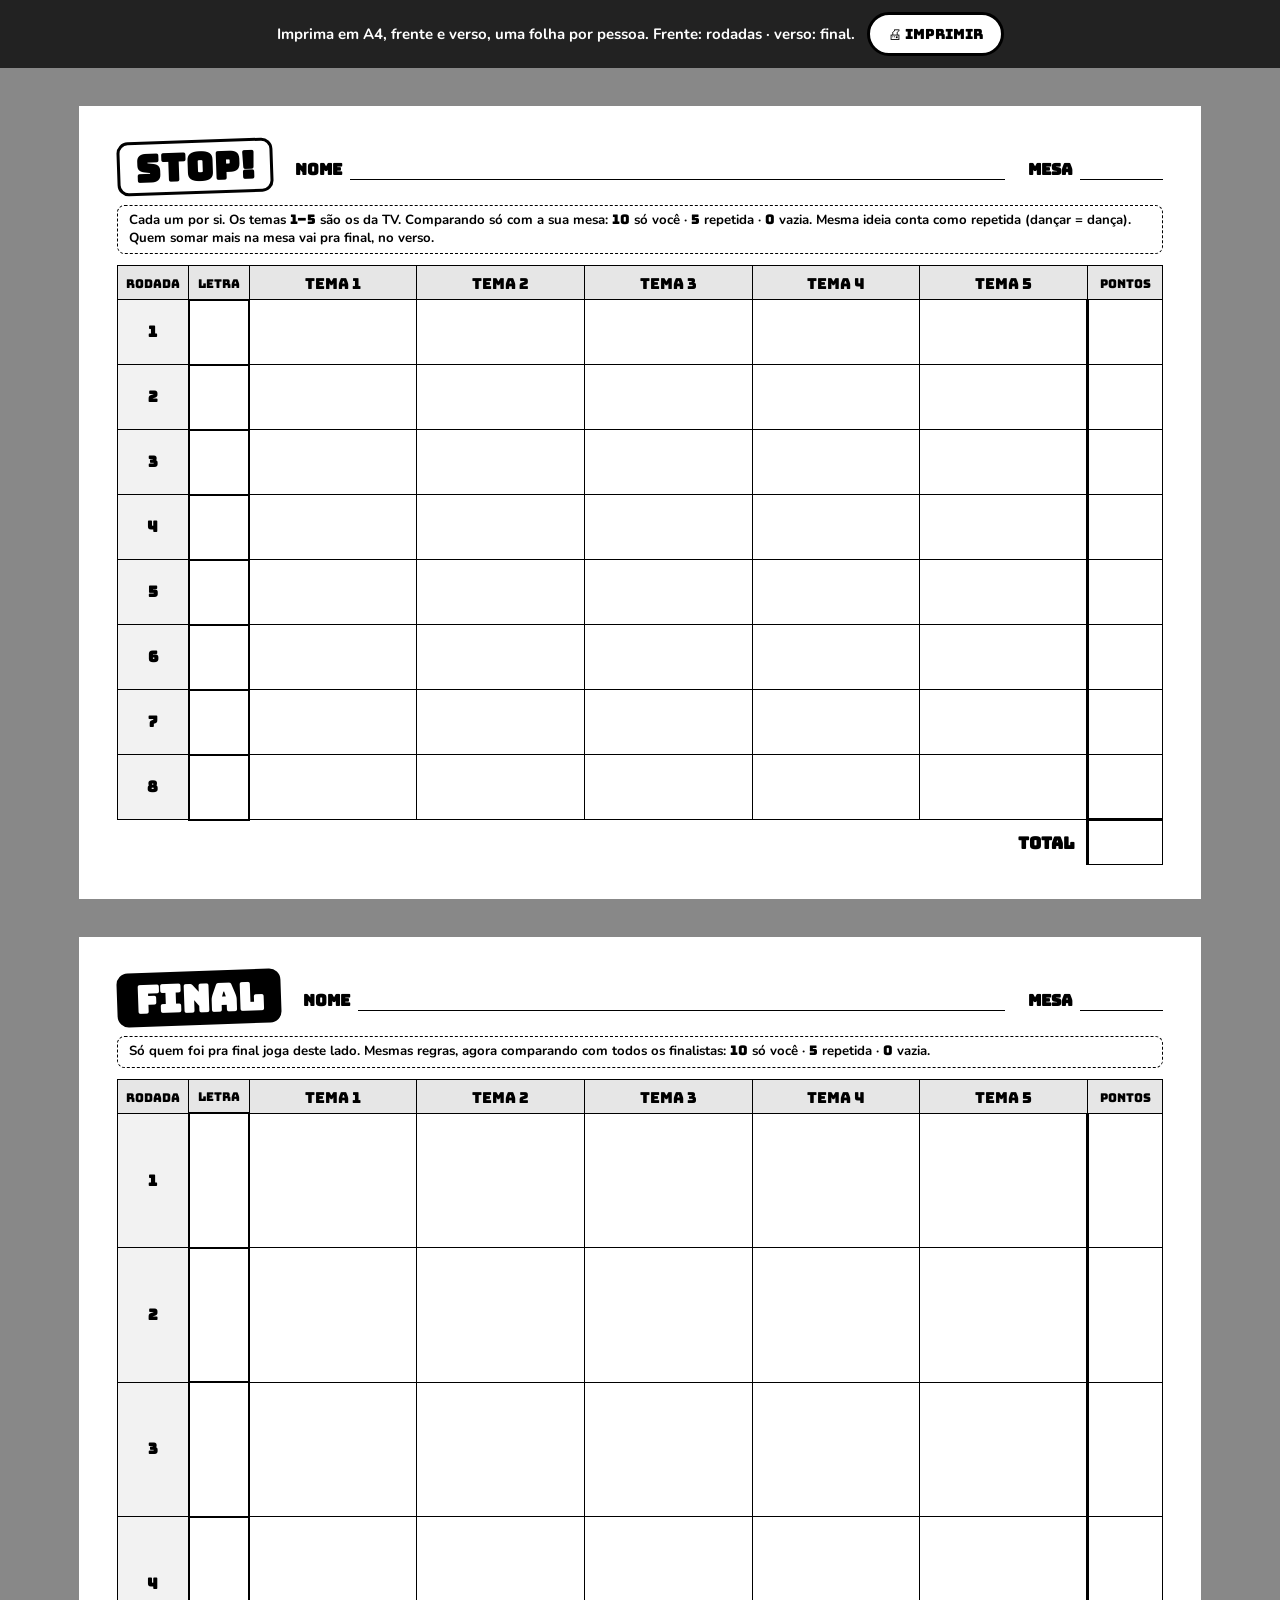
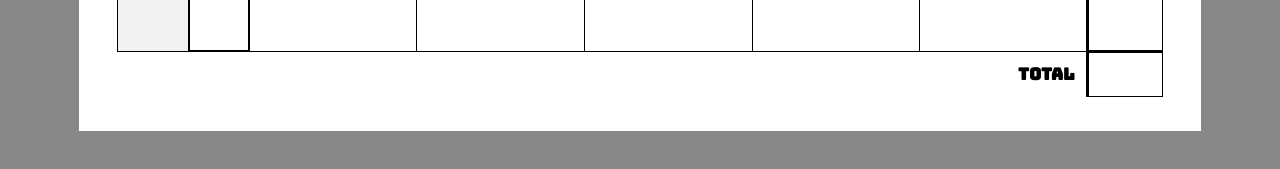
==== commit 245bac05: "Folha do Stop: 8 rodadas na frente e 4 na final Co-Authored-By: Claude Opus 5.5 <noreply@anthropic.c" ====
--- a/folha-stop.html
+++ b/folha-stop.html
@@ -46,7 +46,7 @@
 <div class="toolbar">Imprima em A4, frente e verso, uma folha por pessoa. Frente: rodadas · verso: final. <button onclick="print()">🖨 Imprimir</button></div>
 <div id="pages"></div>
 <script>
-const TEMAS = 5, RODADAS = 7, FINAL = 3;
+const TEMAS = 5, RODADAS = 8, FINAL = 4;
 const cols = `<colgroup><col style="width:19mm"><col style="width:16mm">${"<col>".repeat(TEMAS)}<col style="width:20mm"></colgroup>`;
 const thead = `<tr><th class="peq">Rodada</th><th class="peq">Letra</th>${Array.from({length:TEMAS},(_,i)=>`<th>Tema ${i+1}</th>`).join("")}<th class="peq">Pontos</th></tr>`;
 function linhas(n){
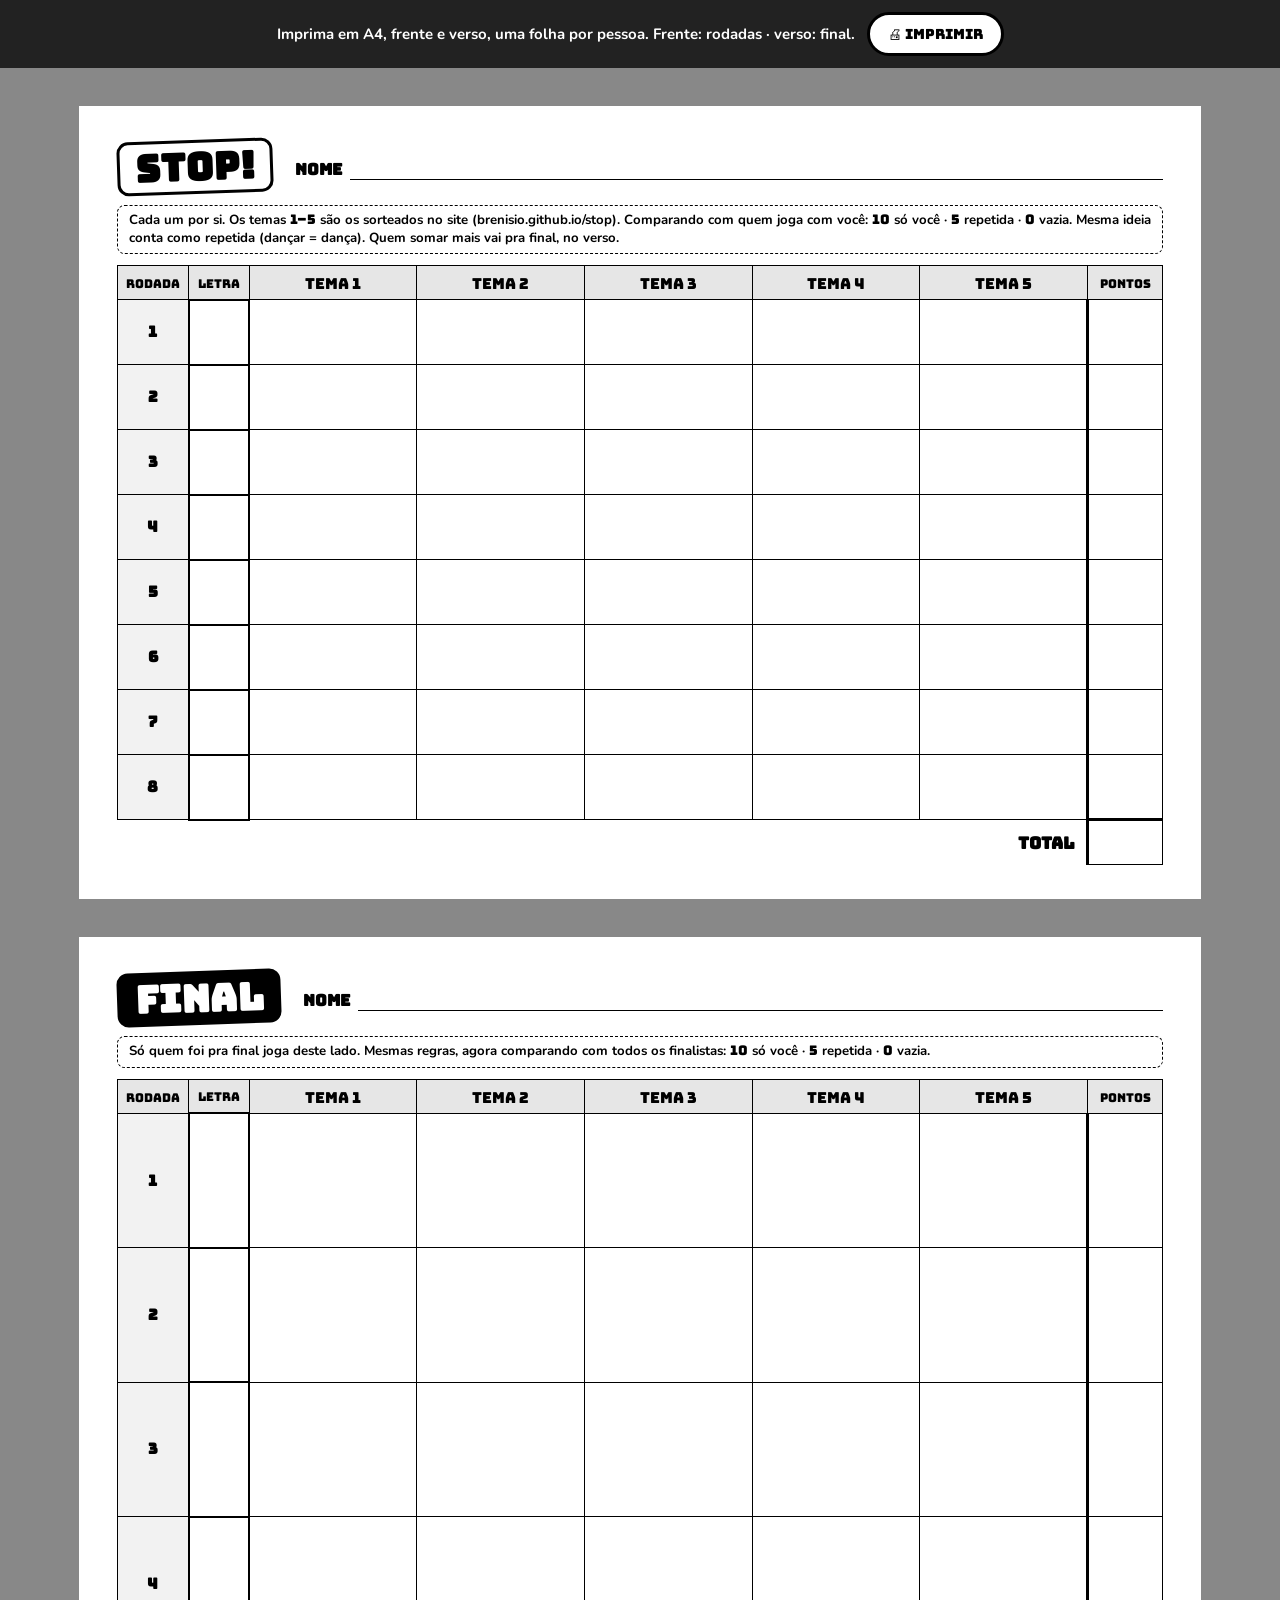
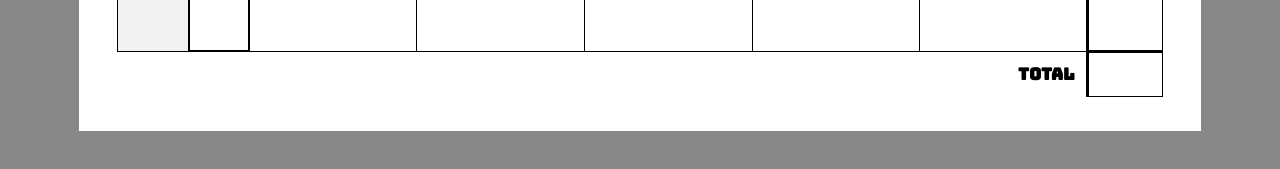
==== commit c5c96aab: "Folha do Stop: texto sem TV/mesa e botão baixa o PDF Co-Authored-By: Claude Opus 5.5 <noreply@anthro" ====
--- a/folha-stop.html
+++ b/folha-stop.html
@@ -55,14 +55,14 @@
   return r + `<tr class="total"><td class="rot" colspan="${TEMAS+2}">Total</td><td class="pts"></td></tr>`;
 }
 const frente = `<section class="page">
-  <div class="head"><div class="logo">STOP!</div><span class="campo nome">Nome<i></i></span><span class="campo mesa">Mesa<i></i></span></div>
-  <div class="regras">Cada um por si. Os temas <b>1–5</b> são os da TV. Comparando só com a sua mesa:
+  <div class="head"><div class="logo">STOP!</div><span class="campo nome">Nome<i></i></span></div>
+  <div class="regras">Cada um por si. Os temas <b>1–5</b> são os sorteados no site (brenisio.github.io/stop). Comparando com quem joga com você:
     <b>10</b> só você · <b>5</b> repetida · <b>0</b> vazia. Mesma ideia conta como repetida (dançar = dança).
-    Quem somar mais na mesa vai pra final, no verso.</div>
+    Quem somar mais vai pra final, no verso.</div>
   <table>${cols}${thead}${linhas(RODADAS)}</table>
 </section>`;
 const verso = `<section class="page final">
-  <div class="head"><div class="logo">FINAL</div><span class="campo nome">Nome<i></i></span><span class="campo mesa">Mesa<i></i></span></div>
+  <div class="head"><div class="logo">FINAL</div><span class="campo nome">Nome<i></i></span></div>
   <div class="regras">Só quem foi pra final joga deste lado. Mesmas regras, agora comparando com todos os finalistas:
     <b>10</b> só você · <b>5</b> repetida · <b>0</b> vazia.</div>
   <table>${cols}${thead}${linhas(FINAL)}</table>
